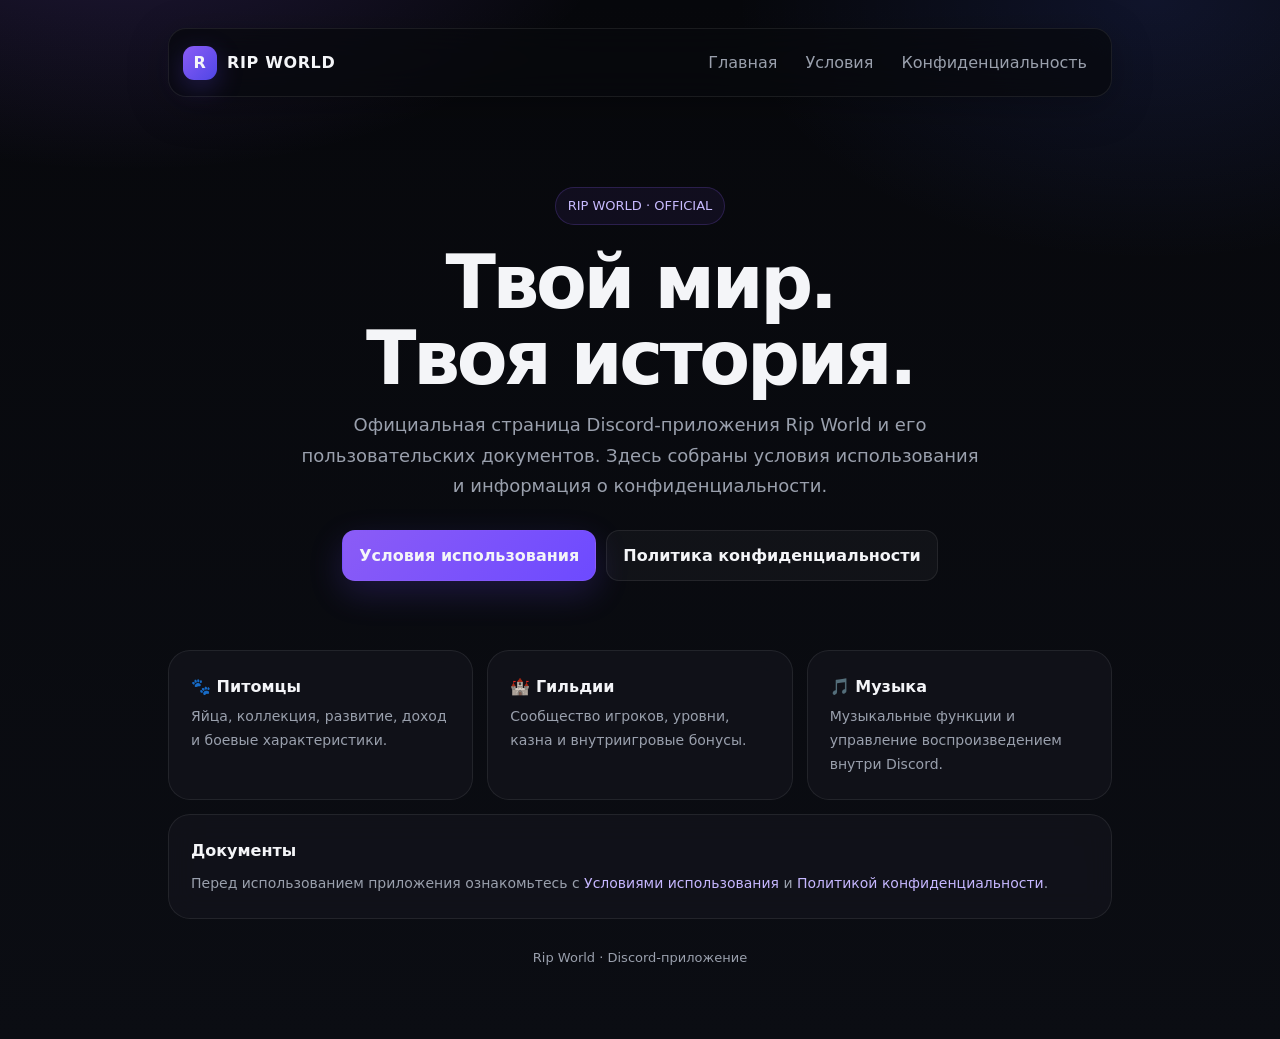
==== index.html @ 8b2f3cca "Add files via upload" ====
<!doctype html>
<html lang="ru">
<head>
<meta charset="utf-8">
<meta name="viewport" content="width=device-width,initial-scale=1">
<title>Главная - Rip World</title>
<meta name="description" content="Официальные документы проекта Rip World.">
<link rel="stylesheet" href="style.css">
</head>
<body>
<div class="wrap">

    <nav class="nav">
      <div class="brand"><div class="logo">R</div><span>RIP WORLD</span></div>
      <div class="navlinks">
        <a href="index.html">Главная</a>
        <a href="terms.html">Условия</a>
        <a href="privacy.html">Конфиденциальность</a>
      </div>
    </nav>
    

<section class="hero">
  <div class="kicker">RIP WORLD · OFFICIAL</div>
  <h1>Твой мир.<br>Твоя история.</h1>
  <p class="lead">
    Официальная страница Discord-приложения Rip World и его пользовательских документов.
    Здесь собраны условия использования и информация о конфиденциальности.
  </p>
  <div class="actions">
    <a class="btn primary" href="terms.html">Условия использования</a>
    <a class="btn" href="privacy.html">Политика конфиденциальности</a>
  </div>
</section>

<section class="grid">
  <article class="card"><h3>🐾 Питомцы</h3><p>Яйца, коллекция, развитие, доход и боевые характеристики.</p></article>
  <article class="card"><h3>🏰 Гильдии</h3><p>Сообщество игроков, уровни, казна и внутриигровые бонусы.</p></article>
  <article class="card"><h3>🎵 Музыка</h3><p>Музыкальные функции и управление воспроизведением внутри Discord.</p></article>
</section>

<section class="card" style="margin-top:14px">
  <h3>Документы</h3>
  <p style="margin-top:8px">
    Перед использованием приложения ознакомьтесь с
    <a href="terms.html">Условиями использования</a> и
    <a href="privacy.html">Политикой конфиденциальности</a>.
  </p>
</section>

<footer>Rip World · Discord-приложение</footer>
</div>
</body>
</html>
---- style.css ----
:root{
  --bg:#07080c;
  --bg2:#0b0d13;
  --panel:rgba(18,20,28,.78);
  --panel-2:rgba(23,26,35,.92);
  --text:#f4f5f8;
  --muted:#9aa0ad;
  --line:rgba(255,255,255,.08);
  --accent:#8b5cf6;
  --accent2:#6d4aff;
  --good:#56d364;
  --max:980px;
}
*{box-sizing:border-box}
html{scroll-behavior:smooth}
body{
  margin:0;
  min-height:100vh;
  color:var(--text);
  background:
    radial-gradient(900px 500px at 10% -10%, rgba(139,92,246,.20), transparent 55%),
    radial-gradient(800px 500px at 90% 0%, rgba(77,104,255,.13), transparent 52%),
    linear-gradient(180deg,var(--bg),var(--bg2));
  font-family:Inter,ui-sans-serif,system-ui,-apple-system,BlinkMacSystemFont,"Segoe UI",sans-serif;
  line-height:1.7;
}
a{color:#c6b7ff;text-decoration:none}
a:hover{text-decoration:underline}
.wrap{max-width:var(--max);margin:0 auto;padding:28px 18px 70px}
.nav{
  position:sticky;top:14px;z-index:10;
  display:flex;align-items:center;justify-content:space-between;
  padding:12px 14px;
  border:1px solid var(--line);
  background:rgba(8,9,13,.72);
  backdrop-filter:blur(16px);
  border-radius:18px;
  box-shadow:0 10px 40px rgba(0,0,0,.26);
}
.brand{display:flex;align-items:center;gap:10px;font-weight:700;letter-spacing:.04em}
.logo{
  width:34px;height:34px;border-radius:11px;
  display:grid;place-items:center;
  background:linear-gradient(135deg,var(--accent),#4f46e5);
  box-shadow:0 8px 26px rgba(109,74,255,.25);
}
.navlinks{display:flex;gap:8px}
.navlinks a{
  color:var(--muted);padding:8px 10px;border-radius:10px;
}
.navlinks a:hover{background:rgba(255,255,255,.05);text-decoration:none;color:var(--text)}
.hero{
  padding:90px 0 45px;
  text-align:center;
}
.kicker{
  display:inline-flex;gap:8px;align-items:center;
  padding:7px 12px;border:1px solid rgba(139,92,246,.22);
  background:rgba(139,92,246,.07);border-radius:999px;
  color:#c8bbff;font-size:13px;
}
h1{
  margin:20px 0 14px;
  font-size:clamp(42px,8vw,74px);
  line-height:1.02;
  letter-spacing:-.045em;
}
.lead{max-width:690px;margin:0 auto;color:var(--muted);font-size:18px}
.actions{display:flex;justify-content:center;gap:10px;flex-wrap:wrap;margin-top:28px}
.btn{
  display:inline-flex;align-items:center;justify-content:center;
  padding:11px 16px;border-radius:13px;border:1px solid var(--line);
  background:rgba(255,255,255,.035);color:var(--text);font-weight:650;
}
.btn.primary{
  border-color:rgba(139,92,246,.38);
  background:linear-gradient(135deg,var(--accent),var(--accent2));
  box-shadow:0 12px 34px rgba(109,74,255,.20);
}
.grid{display:grid;grid-template-columns:repeat(3,1fr);gap:14px;margin-top:24px}
.card{
  background:var(--panel);
  border:1px solid var(--line);
  border-radius:22px;padding:22px;
  backdrop-filter:blur(14px);
}
.card h3{margin:0 0 5px;font-size:16px}
.card p{margin:0;color:var(--muted);font-size:14px}
.page{padding-top:34px}
.page .card{padding:34px}
.page h1{font-size:44px;text-align:left}
.page h2{margin-top:34px;font-size:22px}
.page p,.page li{color:#d9dce4}
.meta{color:var(--muted);font-size:14px}
.hr{height:1px;background:var(--line);margin:28px 0}
.notice{
  border-left:3px solid var(--accent);
  padding:14px 16px;background:rgba(139,92,246,.06);
  color:#dcd5ff;border-radius:0 12px 12px 0;
}
footer{text-align:center;color:var(--muted);padding-top:28px;font-size:13px}
@media (max-width:760px){
  .grid{grid-template-columns:1fr}
  .navlinks{display:none}
  .hero{padding-top:68px}
  .page .card{padding:23px}
}
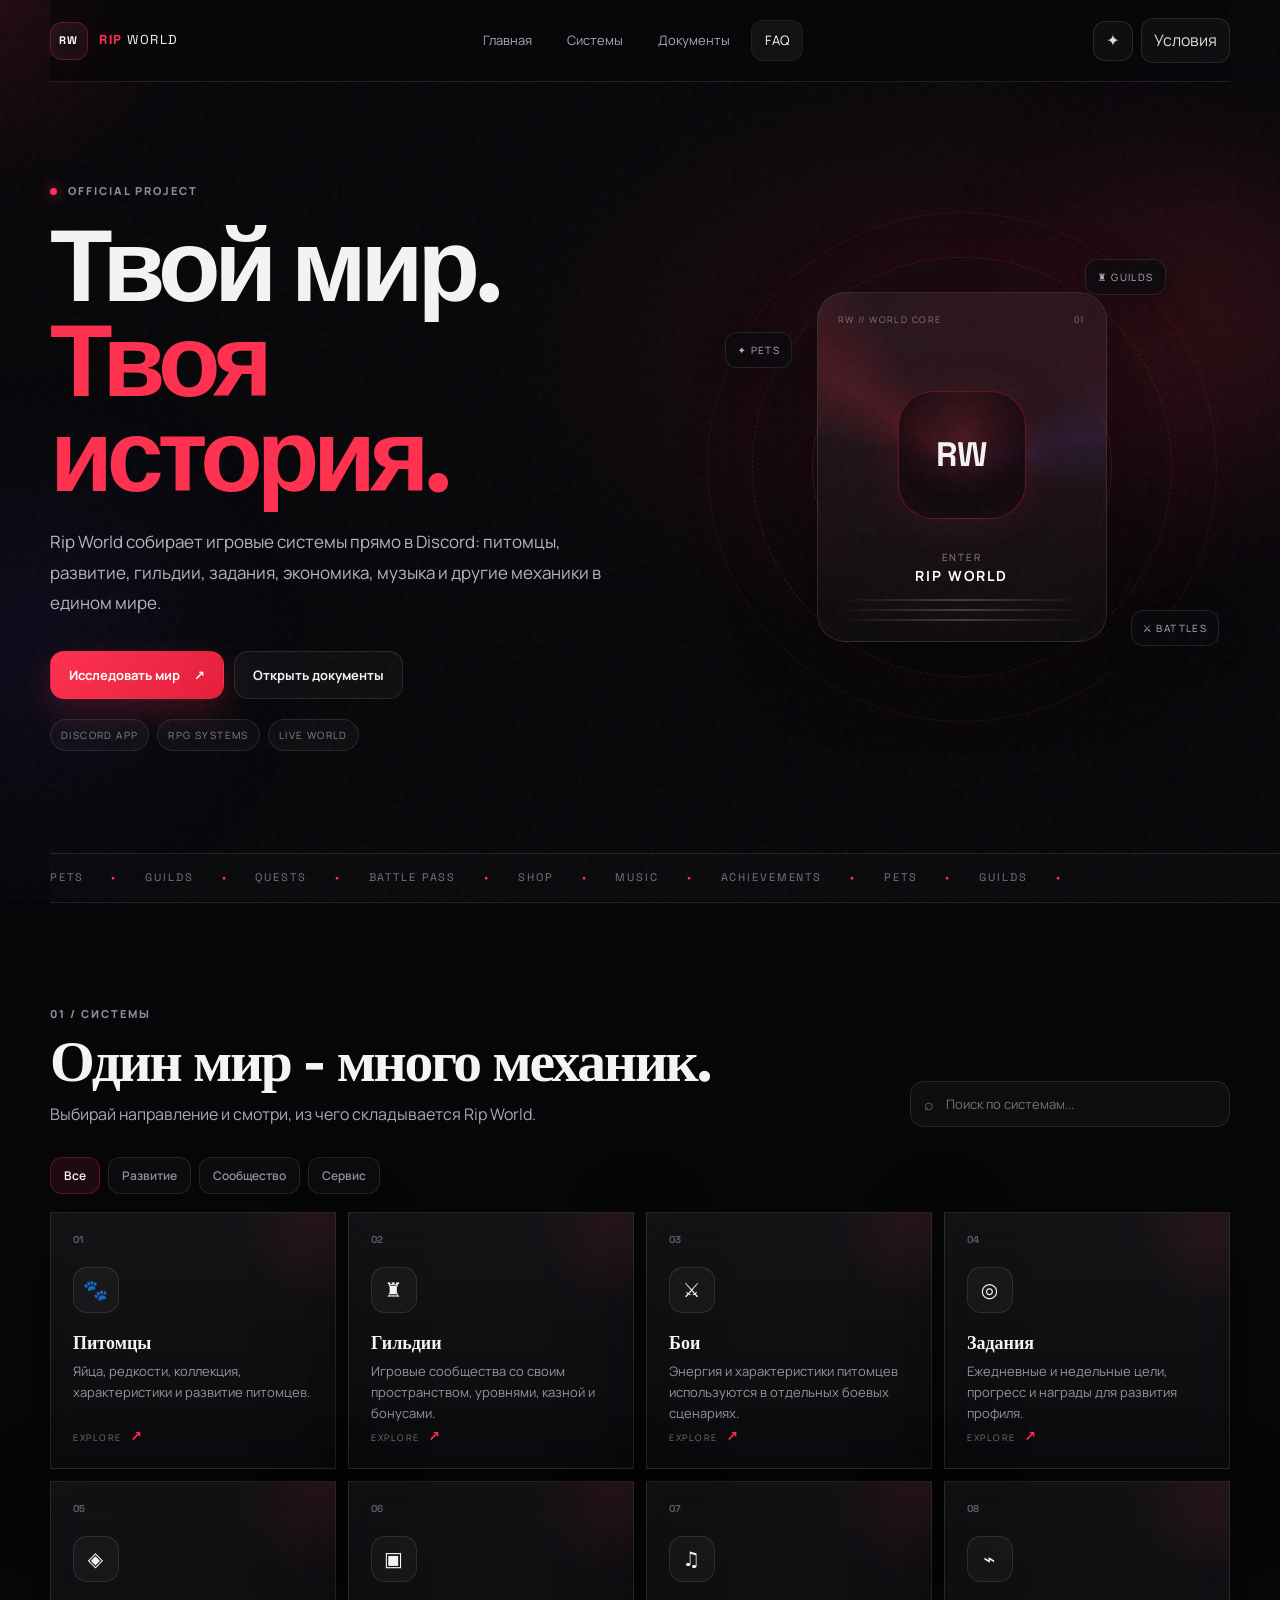
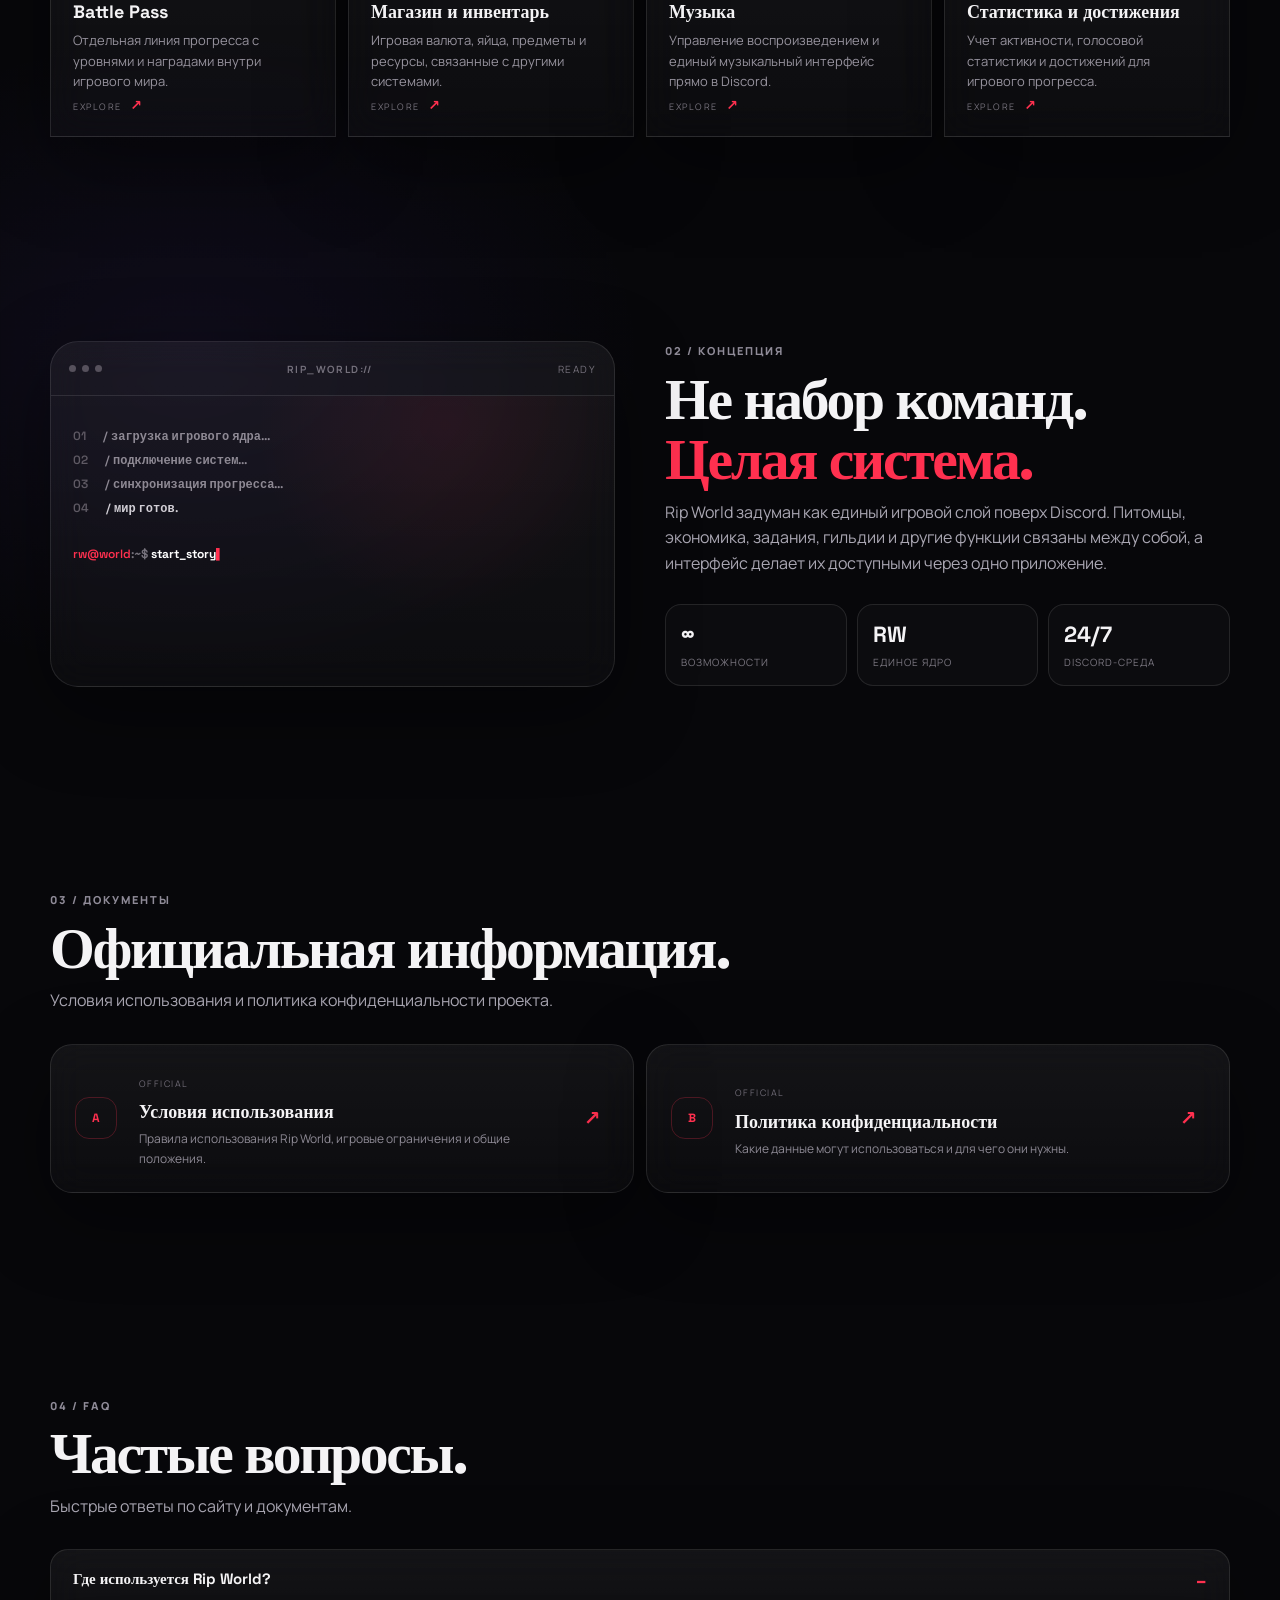
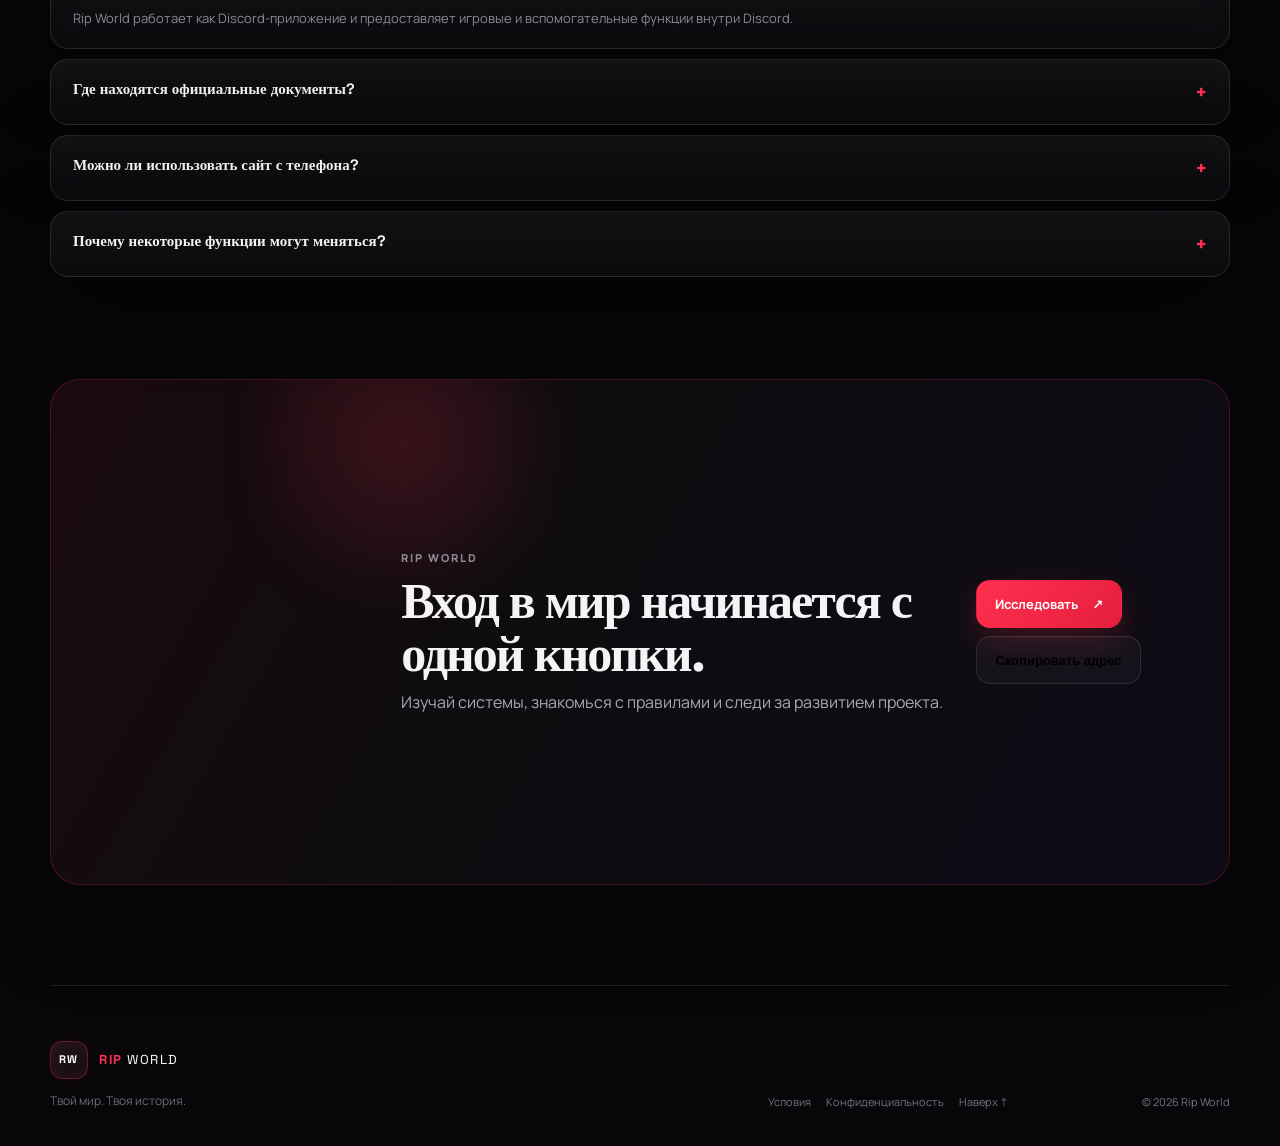
==== commit 2f3f535d: "Add files via upload" ====
--- a/index.html
+++ b/index.html
@@ -1,54 +1,188 @@
 <!doctype html>
 <html lang="ru">
 <head>
-<meta charset="utf-8">
-<meta name="viewport" content="width=device-width,initial-scale=1">
-<title>Главная - Rip World</title>
-<meta name="description" content="Официальные документы проекта Rip World.">
-<link rel="stylesheet" href="style.css">
+  <meta charset="utf-8">
+  <meta name="viewport" content="width=device-width,initial-scale=1">
+  <title>Rip World - официальный сайт</title>
+  <meta name="description" content="Официальный сайт Rip World - игровое Discord-приложение с питомцами, гильдиями, заданиями, экономикой и другими системами.">
+  <meta name="theme-color" content="#08080c">
+  <meta property="og:title" content="Rip World - официальный сайт">
+  <meta property="og:description" content="Твой мир. Твоя история.">
+  <link rel="preconnect" href="https://fonts.googleapis.com">
+  <link rel="preconnect" href="https://fonts.gstatic.com" crossorigin>
+  <link href="https://fonts.googleapis.com/css2?family=Manrope:wght@400;500;600;700;800&family=Space+Grotesk:wght@500;600;700&display=swap" rel="stylesheet">
+  <link rel="stylesheet" href="style.css">
 </head>
 <body>
-<div class="wrap">
+  <div class="cursor-glow" aria-hidden="true"></div>
+  <div class="noise" aria-hidden="true"></div>
+  <div class="bg-grid" aria-hidden="true"></div>
+  <div class="orb orb-a" aria-hidden="true"></div>
+  <div class="orb orb-b" aria-hidden="true"></div>
 
-    <nav class="nav">
-      <div class="brand"><div class="logo">R</div><span>RIP WORLD</span></div>
-      <div class="navlinks">
-        <a href="index.html">Главная</a>
-        <a href="terms.html">Условия</a>
-        <a href="privacy.html">Конфиденциальность</a>
+  <div class="site-shell">
+    <header class="topbar">
+      <a class="brand" href="index.html" aria-label="Rip World">
+        <span class="brand-mark">RW</span>
+        <span class="brand-name"><b>RIP</b> WORLD</span>
+      </a>
+      <nav class="nav" aria-label="Основная навигация">
+        <a class="active" href="#top">Главная</a>
+        <a href="#systems">Системы</a>
+        <a href="#docs">Документы</a>
+        <a href="#faq">FAQ</a>
+      </nav>
+      <div class="top-actions">
+        <button class="icon-btn" id="ambientToggle" type="button" title="Переключить визуальный режим" aria-label="Переключить визуальный режим">✦</button>
+        <a class="mini-btn" href="terms.html">Условия</a>
       </div>
-    </nav>
-    
+    </header>
 
-<section class="hero">
-  <div class="kicker">RIP WORLD · OFFICIAL</div>
-  <h1>Твой мир.<br>Твоя история.</h1>
-  <p class="lead">
-    Официальная страница Discord-приложения Rip World и его пользовательских документов.
-    Здесь собраны условия использования и информация о конфиденциальности.
-  </p>
-  <div class="actions">
-    <a class="btn primary" href="terms.html">Условия использования</a>
-    <a class="btn" href="privacy.html">Политика конфиденциальности</a>
+    <main id="top">
+      <section class="hero section reveal">
+        <div class="hero-copy">
+          <div class="eyebrow"><span class="status-dot"></span> OFFICIAL PROJECT</div>
+          <h1>Твой мир.<br><span>Твоя история.</span></h1>
+          <p class="hero-lead">Rip World собирает игровые системы прямо в Discord: питомцы, развитие, гильдии, задания, экономика, музыка и другие механики в едином мире.</p>
+          <div class="hero-actions">
+            <a class="btn btn-primary" href="#systems">Исследовать мир <span>↗</span></a>
+            <a class="btn" href="#docs">Открыть документы</a>
+          </div>
+          <div class="hero-pills">
+            <span>DISCORD APP</span><span>RPG SYSTEMS</span><span>LIVE WORLD</span>
+          </div>
+        </div>
+
+        <div class="hero-visual" aria-label="Визуальное ядро Rip World">
+          <div class="core-ring ring-1"></div>
+          <div class="core-ring ring-2"></div>
+          <div class="core-ring ring-3"></div>
+          <div class="core-card glass">
+            <div class="core-top"><span>RW // WORLD CORE</span><span>01</span></div>
+            <div class="core-logo">RW</div>
+            <div class="core-caption">ENTER<br><b>RIP WORLD</b></div>
+            <div class="core-lines"><i></i><i></i><i></i></div>
+          </div>
+          <div class="floating-tag tag-a">✦ PETS</div>
+          <div class="floating-tag tag-b">⚔ BATTLES</div>
+          <div class="floating-tag tag-c">♜ GUILDS</div>
+        </div>
+      </section>
+
+      <section class="ticker" aria-label="Системы проекта">
+        <div class="ticker-track">
+          <span>PETS</span><b>•</b><span>GUILDS</span><b>•</b><span>QUESTS</span><b>•</b><span>BATTLE PASS</span><b>•</b><span>SHOP</span><b>•</b><span>MUSIC</span><b>•</b><span>ACHIEVEMENTS</span><b>•</b><span>PETS</span><b>•</b><span>GUILDS</span><b>•</b>
+        </div>
+      </section>
+
+      <section id="systems" class="section reveal">
+        <div class="section-heading">
+          <div>
+            <div class="eyebrow">01 / СИСТЕМЫ</div>
+            <h2>Один мир - много механик.</h2>
+            <p>Выбирай направление и смотри, из чего складывается Rip World.</p>
+          </div>
+          <label class="search-box">
+            <span>⌕</span>
+            <input id="systemSearch" type="search" placeholder="Поиск по системам..." autocomplete="off">
+          </label>
+        </div>
+
+        <div class="tabs" role="tablist" aria-label="Категории систем">
+          <button class="tab active" data-tab="all" role="tab">Все</button>
+          <button class="tab" data-tab="progress" role="tab">Развитие</button>
+          <button class="tab" data-tab="social" role="tab">Сообщество</button>
+          <button class="tab" data-tab="utility" role="tab">Сервис</button>
+        </div>
+
+        <div class="system-grid" id="systemGrid">
+          <article class="system-card glass" data-cat="progress" data-search="питомцы яйца развитие коллекция">
+            <div class="system-index">01</div><div class="system-icon">🐾</div>
+            <h3>Питомцы</h3><p>Яйца, редкости, коллекция, характеристики и развитие питомцев.</p><span class="system-link">EXPLORE <b>↗</b></span>
+          </article>
+          <article class="system-card glass" data-cat="social" data-search="гильдии сообщества казна уровни">
+            <div class="system-index">02</div><div class="system-icon">♜</div>
+            <h3>Гильдии</h3><p>Игровые сообщества со своим пространством, уровнями, казной и бонусами.</p><span class="system-link">EXPLORE <b>↗</b></span>
+          </article>
+          <article class="system-card glass" data-cat="progress" data-search="бои бой энергия характеристики">
+            <div class="system-index">03</div><div class="system-icon">⚔</div>
+            <h3>Бои</h3><p>Энергия и характеристики питомцев используются в отдельных боевых сценариях.</p><span class="system-link">EXPLORE <b>↗</b></span>
+          </article>
+          <article class="system-card glass" data-cat="progress" data-search="задания ежедневные недельные награды прогресс">
+            <div class="system-index">04</div><div class="system-icon">◎</div>
+            <h3>Задания</h3><p>Ежедневные и недельные цели, прогресс и награды для развития профиля.</p><span class="system-link">EXPLORE <b>↗</b></span>
+          </article>
+          <article class="system-card glass" data-cat="progress" data-search="battle pass достижения уровни награды">
+            <div class="system-index">05</div><div class="system-icon">◈</div>
+            <h3>Battle Pass</h3><p>Отдельная линия прогресса с уровнями и наградами внутри игрового мира.</p><span class="system-link">EXPLORE <b>↗</b></span>
+          </article>
+          <article class="system-card glass" data-cat="utility" data-search="магазин инвентарь яйца предметы экономика">
+            <div class="system-index">06</div><div class="system-icon">▣</div>
+            <h3>Магазин и инвентарь</h3><p>Игровая валюта, яйца, предметы и ресурсы, связанные с другими системами.</p><span class="system-link">EXPLORE <b>↗</b></span>
+          </article>
+          <article class="system-card glass" data-cat="utility" data-search="музыка плеер голос статистика soundcloud">
+            <div class="system-index">07</div><div class="system-icon">♫</div>
+            <h3>Музыка</h3><p>Управление воспроизведением и единый музыкальный интерфейс прямо в Discord.</p><span class="system-link">EXPLORE <b>↗</b></span>
+          </article>
+          <article class="system-card glass" data-cat="social" data-search="голос статистика сообщения активность достижения">
+            <div class="system-index">08</div><div class="system-icon">⌁</div>
+            <h3>Статистика и достижения</h3><p>Учет активности, голосовой статистики и достижений для игрового прогресса.</p><span class="system-link">EXPLORE <b>↗</b></span>
+          </article>
+        </div>
+        <div class="empty-search" id="emptySearch" hidden>Ничего не найдено. Попробуй другое слово.</div>
+      </section>
+
+      <section class="section reveal feature-split">
+        <div class="glass terminal-card">
+          <div class="terminal-head"><span><i></i><i></i><i></i></span><b>RIP_WORLD://</b><span>READY</span></div>
+          <div class="terminal-body">
+            <p><em>01</em> / загрузка игрового ядра...</p>
+            <p><em>02</em> / подключение систем...</p>
+            <p><em>03</em> / синхронизация прогресса...</p>
+            <p class="terminal-ok"><em>04</em> / мир готов.</p>
+            <div class="terminal-prompt"><span>rw@world</span>:~$ <b>start_story</b><span class="blink">▌</span></div>
+          </div>
+        </div>
+        <div class="feature-copy">
+          <div class="eyebrow">02 / КОНЦЕПЦИЯ</div>
+          <h2>Не набор команд.<br><span>Целая система.</span></h2>
+          <p>Rip World задуман как единый игровой слой поверх Discord. Питомцы, экономика, задания, гильдии и другие функции связаны между собой, а интерфейс делает их доступными через одно приложение.</p>
+          <div class="mini-stats"><div><b>∞</b><span>возможности</span></div><div><b>RW</b><span>единое ядро</span></div><div><b>24/7</b><span>Discord-среда</span></div></div>
+        </div>
+      </section>
+
+      <section id="docs" class="section reveal docs-section">
+        <div class="section-heading"><div><div class="eyebrow">03 / ДОКУМЕНТЫ</div><h2>Официальная информация.</h2><p>Условия использования и политика конфиденциальности проекта.</p></div></div>
+        <div class="docs-grid">
+          <a class="doc-card glass" href="terms.html"><span class="doc-num">A</span><div><small>OFFICIAL</small><h3>Условия использования</h3><p>Правила использования Rip World, игровые ограничения и общие положения.</p></div><b class="doc-arrow">↗</b></a>
+          <a class="doc-card glass" href="privacy.html"><span class="doc-num">B</span><div><small>OFFICIAL</small><h3>Политика конфиденциальности</h3><p>Какие данные могут использоваться и для чего они нужны.</p></div><b class="doc-arrow">↗</b></a>
+        </div>
+      </section>
+
+      <section id="faq" class="section reveal faq-section">
+        <div class="section-heading"><div><div class="eyebrow">04 / FAQ</div><h2>Частые вопросы.</h2><p>Быстрые ответы по сайту и документам.</p></div></div>
+        <div class="faq-list">
+          <details class="glass" open><summary>Где используется Rip World?</summary><p>Rip World работает как Discord-приложение и предоставляет игровые и вспомогательные функции внутри Discord.</p></details>
+          <details class="glass"><summary>Где находятся официальные документы?</summary><p>На этом сайте опубликованы отдельные страницы с условиями использования и политикой конфиденциальности.</p></details>
+          <details class="glass"><summary>Можно ли использовать сайт с телефона?</summary><p>Да. Сайт адаптирован под мобильные экраны, а интерактивные элементы рассчитаны на мышь и сенсорное управление.</p></details>
+          <details class="glass"><summary>Почему некоторые функции могут меняться?</summary><p>Состав функций, игровые параметры и отдельные ограничения проекта могут обновляться по мере развития Rip World.</p></details>
+        </div>
+      </section>
+
+      <section class="cta section reveal">
+        <div class="cta-glow"></div>
+        <div><div class="eyebrow">RIP WORLD</div><h2>Вход в мир начинается с одной кнопки.</h2><p>Изучай системы, знакомься с правилами и следи за развитием проекта.</p></div>
+        <div class="cta-actions"><a class="btn btn-primary" href="#systems">Исследовать <span>↗</span></a><button class="btn" type="button" data-copy-page>Скопировать адрес</button></div>
+      </section>
+    </main>
+
+    <footer class="footer">
+      <div><a class="brand footer-brand" href="#top"><span class="brand-mark">RW</span><span class="brand-name"><b>RIP</b> WORLD</span></a><p>Твой мир. Твоя история.</p></div>
+      <div class="footer-links"><a href="terms.html">Условия</a><a href="privacy.html">Конфиденциальность</a><a href="#top">Наверх ↑</a></div>
+      <div class="footer-copy">© <span id="year"></span> Rip World</div>
+    </footer>
   </div>
-</section>
 
-<section class="grid">
-  <article class="card"><h3>🐾 Питомцы</h3><p>Яйца, коллекция, развитие, доход и боевые характеристики.</p></article>
-  <article class="card"><h3>🏰 Гильдии</h3><p>Сообщество игроков, уровни, казна и внутриигровые бонусы.</p></article>
-  <article class="card"><h3>🎵 Музыка</h3><p>Музыкальные функции и управление воспроизведением внутри Discord.</p></article>
-</section>
-
-<section class="card" style="margin-top:14px">
-  <h3>Документы</h3>
-  <p style="margin-top:8px">
-    Перед использованием приложения ознакомьтесь с
-    <a href="terms.html">Условиями использования</a> и
-    <a href="privacy.html">Политикой конфиденциальности</a>.
-  </p>
-</section>
-
-<footer>Rip World · Discord-приложение</footer>
-</div>
+  <script src="script.js"></script>
 </body>
-</html>+</html>
--- a/style.css
+++ b/style.css
@@ -1,108 +1,14 @@
+:root{
+  --bg:#07070a;--bg2:#0b0b10;--panel:rgba(17,17,24,.72);--panel-2:rgba(24,24,32,.82);
+  --text:#f4f3f5;--muted:#aaa7b3;--line:rgba(255,255,255,.10);--line-strong:rgba(255,255,255,.18);
+  --accent:#ff304f;--accent-2:#ff6c7f;--accent-soft:rgba(255,48,79,.16);--success:#7bf2b0;
+  --shadow:0 24px 80px rgba(0,0,0,.42);--radius:26px;--max:1180px;
+}
+*{box-sizing:border-box}html{scroll-behavior:smooth}body{margin:0;background:radial-gradient(800px 500px at 75% 8%,rgba(255,48,79,.10),transparent 60%),radial-gradient(700px 500px at 15% 45%,rgba(120,80,255,.07),transparent 65%),var(--bg);color:var(--text);font-family:Manrope,system-ui,sans-serif;line-height:1.6;overflow-x:hidden}.site-shell{width:min(calc(100% - 40px),var(--max));margin:0 auto}.bg-grid{position:fixed;inset:0;pointer-events:none;opacity:.35;background-image:linear-gradient(rgba(255,255,255,.03) 1px,transparent 1px),linear-gradient(90deg,rgba(255,255,255,.03) 1px,transparent 1px);background-size:56px 56px;mask-image:linear-gradient(to bottom,#000,transparent 82%);z-index:-4}.noise{position:fixed;inset:0;pointer-events:none;opacity:.045;background-image:url("data:image/svg+xml,%3Csvg viewBox='0 0 180 180' xmlns='http://www.w3.org/2000/svg'%3E%3Cfilter id='n'%3E%3CfeTurbulence type='fractalNoise' baseFrequency='.9' numOctaves='2' stitchTiles='stitch'/%3E%3C/filter%3E%3Crect width='100%25' height='100%25' filter='url(%23n)' opacity='.7'/%3E%3C/svg%3E");z-index:5}.cursor-glow{position:fixed;width:420px;height:420px;border-radius:50%;pointer-events:none;transform:translate(-50%,-50%);background:radial-gradient(circle,rgba(255,48,79,.11),transparent 68%);z-index:-2;filter:blur(8px);transition:left .12s ease-out,top .12s ease-out}.orb{position:fixed;border-radius:50%;filter:blur(90px);pointer-events:none;z-index:-3}.orb-a{width:260px;height:260px;right:-80px;top:20%;background:rgba(255,48,79,.13);animation:floatA 9s ease-in-out infinite}.orb-b{width:240px;height:240px;left:-90px;top:58%;background:rgba(104,75,255,.10);animation:floatB 12s ease-in-out infinite}@keyframes floatA{50%{transform:translate(-40px,40px)}}@keyframes floatB{50%{transform:translate(50px,-30px)}}
+a{color:inherit;text-decoration:none}.topbar{height:82px;display:flex;align-items:center;justify-content:space-between;border-bottom:1px solid var(--line);position:sticky;top:0;z-index:30;backdrop-filter:blur(18px);background:rgba(7,7,10,.72)}.brand{display:flex;align-items:center;gap:11px;font-family:"Space Grotesk",sans-serif;letter-spacing:.12em;font-size:13px}.brand-mark{display:grid;place-items:center;width:38px;height:38px;border:1px solid rgba(255,48,79,.35);border-radius:12px;background:linear-gradient(145deg,#191117,#0d0c11);box-shadow:inset 0 0 24px rgba(255,48,79,.12),0 0 28px rgba(255,48,79,.06);font-size:11px;font-weight:700;color:#fff}.brand-name b{color:var(--accent)}.nav{display:flex;gap:7px}.nav a{padding:10px 14px;border-radius:12px;color:var(--muted);font-size:13px;transition:.22s}.nav a:hover,.nav a.active{background:rgba(255,255,255,.045);color:#fff}.nav a.active{box-shadow:inset 0 0 0 1px rgba(255,255,255,.06)}.top-actions{display:flex;gap:8px;align-items:center}.icon-btn,.mini-btn,.small-btn{font:inherit;border:1px solid var(--line);background:rgba(255,255,255,.035);color:#ddd;padding:9px 12px;border-radius:12px;cursor:pointer;transition:.22s}.icon-btn{width:40px;height:40px;padding:0}.icon-btn:hover,.mini-btn:hover,.small-btn:hover{border-color:var(--line-strong);background:rgba(255,255,255,.07);transform:translateY(-1px)}.section{padding:102px 0}.hero{min-height:720px;display:grid;grid-template-columns:1.05fr .95fr;align-items:center;gap:50px;padding-top:100px}.eyebrow{font-size:11px;letter-spacing:.18em;color:#8f8b98;font-weight:800;text-transform:uppercase}.status-dot{display:inline-block;width:7px;height:7px;border-radius:50%;background:var(--accent);box-shadow:0 0 14px var(--accent);margin-right:7px}.hero h1{font-family:"Space Grotesk",sans-serif;font-size:clamp(58px,8vw,104px);line-height:.93;letter-spacing:-.06em;margin:18px 0 24px;max-width:800px}.hero h1 span,.feature-copy h2 span{color:var(--accent)}.hero-lead{max-width:650px;color:#b7b3bf;font-size:17px;line-height:1.8}.hero-actions{display:flex;gap:10px;flex-wrap:wrap;margin:32px 0 20px}.btn{display:inline-flex;align-items:center;justify-content:center;gap:14px;min-height:48px;padding:0 18px;border-radius:14px;border:1px solid var(--line);background:rgba(255,255,255,.035);font-weight:700;font-size:13px;transition:.25s}.btn:hover{transform:translateY(-2px);border-color:var(--line-strong);background:rgba(255,255,255,.07)}.btn-primary{background:linear-gradient(135deg,#ff304f,#e41e3b);border-color:transparent;color:#fff;box-shadow:0 12px 34px rgba(255,48,79,.22)}.btn-primary:hover{box-shadow:0 18px 42px rgba(255,48,79,.30)}.hero-pills{display:flex;gap:8px;flex-wrap:wrap}.hero-pills span{border:1px solid var(--line);background:rgba(255,255,255,.03);border-radius:99px;padding:7px 10px;font-size:10px;letter-spacing:.14em;color:#87838e}.hero-visual{height:560px;position:relative;display:grid;place-items:center}.core-ring{position:absolute;border:1px solid rgba(255,48,79,.24);border-radius:50%;box-shadow:0 0 80px rgba(255,48,79,.05)}.ring-1{width:300px;height:300px;animation:spin 22s linear infinite}.ring-2{width:420px;height:420px;border-style:dashed;animation:spin 30s linear reverse infinite}.ring-3{width:510px;height:510px;opacity:.45;animation:pulse 4s ease-in-out infinite}@keyframes spin{to{transform:rotate(360deg)}}@keyframes pulse{50%{transform:scale(1.03);opacity:.22}}.core-card{width:290px;height:350px;position:relative;display:flex;flex-direction:column;align-items:center;padding:20px;border-radius:28px;overflow:hidden;box-shadow:var(--shadow)}.glass{background:linear-gradient(180deg,rgba(255,255,255,.055),rgba(255,255,255,.025));border:1px solid var(--line);backdrop-filter:blur(18px);box-shadow:var(--shadow)}.core-card:before{content:"";position:absolute;inset:-30%;background:conic-gradient(from 180deg,transparent 0 28%,rgba(255,48,79,.16),transparent 42% 65%,rgba(110,80,255,.10),transparent 78%);animation:spin 12s linear infinite}.core-card>*{position:relative}.core-top{width:100%;display:flex;justify-content:space-between;color:#7f7b86;font-size:9px;letter-spacing:.16em}.core-logo{margin-top:64px;width:128px;height:128px;border-radius:35px;display:grid;place-items:center;font:800 34px/1 "Space Grotesk";border:1px solid rgba(255,48,79,.35);background:radial-gradient(circle at 50% 35%,rgba(255,48,79,.18),rgba(8,8,12,.88) 65%);box-shadow:inset 0 0 45px rgba(255,48,79,.10),0 0 50px rgba(255,48,79,.10)}.core-caption{margin-top:30px;text-align:center;color:#8c8893;font-size:10px;letter-spacing:.18em}.core-caption b{color:#fff;font-size:14px;letter-spacing:.13em}.core-lines{width:100%;display:grid;gap:8px;margin-top:auto}.core-lines i{height:2px;background:linear-gradient(90deg,transparent,rgba(255,255,255,.20),transparent)}.floating-tag{position:absolute;padding:9px 11px;border-radius:12px;border:1px solid var(--line);background:rgba(10,10,14,.76);box-shadow:0 10px 30px rgba(0,0,0,.3);font-size:10px;letter-spacing:.14em;color:#b6b2bd;animation:tagFloat 5s ease-in-out infinite}.tag-a{top:26%;left:6%}.tag-b{bottom:18%;right:2%;animation-delay:-2s}.tag-c{top:13%;right:12%;animation-delay:-4s}@keyframes tagFloat{50%{transform:translateY(-8px)}}.ticker{overflow:hidden;border-top:1px solid var(--line);border-bottom:1px solid var(--line);margin:0 -50vw;transform:translateX(50vw);background:rgba(255,255,255,.015)}.ticker-track{display:flex;width:max-content;gap:28px;padding:15px 0;animation:ticker 28s linear infinite;font-family:"Space Grotesk";font-size:11px;letter-spacing:.17em;color:#77737e}@keyframes ticker{to{transform:translateX(-50%)}}.ticker b{color:var(--accent);font-weight:500}.section-heading{display:flex;align-items:end;justify-content:space-between;gap:30px;margin-bottom:30px}.section-heading h2,.feature-copy h2,.cta h2{font-family:"Space Grotesk";font-size:clamp(33px,4.5vw,60px);line-height:1.05;letter-spacing:-.04em;margin:9px 0 10px}.section-heading p,.feature-copy p,.cta p{color:var(--muted);max-width:720px;margin:0}.search-box{width:min(320px,100%);height:46px;display:flex;align-items:center;gap:10px;padding:0 13px;border:1px solid var(--line);border-radius:14px;background:rgba(255,255,255,.03)}.search-box span{color:#77737e}.search-box input{border:0;outline:0;background:transparent;color:#fff;width:100%;font:inherit;font-size:13px}.tabs{display:flex;gap:8px;flex-wrap:wrap;margin-bottom:18px}.tab{border:1px solid var(--line);background:rgba(255,255,255,.028);color:#98949f;border-radius:12px;padding:9px 13px;font:600 12px Manrope;cursor:pointer;transition:.2s}.tab:hover,.tab.active{color:#fff;background:rgba(255,48,79,.10);border-color:rgba(255,48,79,.28)}.system-grid{display:grid;grid-template-columns:repeat(4,1fr);gap:12px}.system-card{padding:22px;min-height:238px;position:relative;overflow:hidden;transition:.28s}.system-card:before{content:"";position:absolute;width:120px;height:120px;right:-50px;top:-50px;border-radius:50%;background:rgba(255,48,79,.10);filter:blur(22px);opacity:.7}.system-card:hover{transform:translateY(-6px);border-color:rgba(255,255,255,.16);box-shadow:0 25px 70px rgba(0,0,0,.45),0 0 0 1px rgba(255,48,79,.05)}.system-index{font:700 10px/1 "Space Grotesk";color:#5e5a64}.system-icon{margin-top:22px;width:46px;height:46px;display:grid;place-items:center;border:1px solid rgba(255,255,255,.10);border-radius:14px;background:rgba(255,255,255,.03);font-size:20px}.system-card h3{font:700 18px "Space Grotesk";margin:18px 0 7px}.system-card p{font-size:13px;color:#97939e;margin:0 0 22px}.system-link{position:absolute;bottom:20px;left:22px;font-size:9px;letter-spacing:.17em;color:#77737d}.system-link b{color:var(--accent);font-size:14px;margin-left:5px}.empty-search{text-align:center;padding:40px;color:#77737d;border:1px dashed var(--line);border-radius:18px;margin-top:12px}.feature-split{display:grid;grid-template-columns:1fr 1fr;gap:50px;align-items:center}.terminal-card{overflow:hidden;border-radius:28px}.terminal-head{height:54px;display:flex;align-items:center;justify-content:space-between;padding:0 18px;border-bottom:1px solid var(--line);font-size:10px;letter-spacing:.14em;color:#75717c}.terminal-head>span:first-child{display:flex;gap:6px}.terminal-head i{width:7px;height:7px;background:#56515c;border-radius:50%}.terminal-body{padding:28px 22px 32px;font:600 12px/2 "Space Grotesk",monospace;color:#8e8994;min-height:290px;background:radial-gradient(circle at 70% 10%,rgba(255,48,79,.08),transparent 40%)}.terminal-body p{margin:0}.terminal-body em{font-style:normal;color:#5f5a64;padding-right:14px}.terminal-ok{color:#d1ced5!important}.terminal-prompt{margin-top:22px;color:#77737d}.terminal-prompt span:first-child{color:var(--accent)}.terminal-prompt b{color:#fff}.blink{animation:blink 1s steps(1) infinite;color:var(--accent)}@keyframes blink{50%{opacity:0}}.mini-stats{display:grid;grid-template-columns:repeat(3,1fr);gap:10px;margin-top:28px}.mini-stats div{padding:15px;border:1px solid var(--line);border-radius:16px;background:rgba(255,255,255,.025)}.mini-stats b{font:700 22px "Space Grotesk"}.mini-stats span{display:block;margin-top:4px;color:#7c7882;font-size:10px;text-transform:uppercase;letter-spacing:.1em}.docs-grid{display:grid;grid-template-columns:1fr 1fr;gap:12px}.doc-card{padding:24px;display:grid;grid-template-columns:46px 1fr 25px;gap:18px;align-items:center;border-radius:22px;transition:.25s}.doc-card:hover{transform:translateY(-4px);border-color:rgba(255,255,255,.16)}.doc-num{width:42px;height:42px;display:grid;place-items:center;border:1px solid rgba(255,48,79,.25);border-radius:14px;color:var(--accent);font:700 12px "Space Grotesk"}.doc-card small{font-size:9px;color:#6f6b76;letter-spacing:.16em}.doc-card h3{font:700 18px "Space Grotesk";margin:6px 0}.doc-card p{margin:0;color:#8f8b96;font-size:12px}.doc-arrow{color:var(--accent);font-size:20px}.faq-list{display:grid;gap:10px}.faq-list details{padding:19px 22px;border-radius:18px}.faq-list summary{cursor:pointer;list-style:none;font:700 15px "Space Grotesk";display:flex;justify-content:space-between;gap:20px}.faq-list summary::-webkit-details-marker{display:none}.faq-list summary:after{content:'+';color:var(--accent);font-size:20px}.faq-list details[open] summary:after{content:'−'}.faq-list p{color:#8f8b96;margin:13px 0 0;max-width:880px;font-size:13px}.cta{position:relative;overflow:hidden;display:flex;align-items:center;justify-content:space-between;gap:30px;padding:42px;border-radius:30px;border:1px solid rgba(255,48,79,.22);background:linear-gradient(120deg,rgba(255,48,79,.08),rgba(255,255,255,.028) 45%,rgba(90,70,180,.07));box-shadow:0 30px 90px rgba(0,0,0,.38)}.cta-glow{position:absolute;width:420px;height:420px;right:-170px;top:-190px;background:radial-gradient(circle,rgba(255,48,79,.19),transparent 68%);filter:blur(25px);pointer-events:none}.cta>*{position:relative}.cta h2{font-size:clamp(30px,4vw,50px);margin-bottom:10px}.cta-actions{display:flex;gap:8px;flex-wrap:wrap}.footer{padding:55px 0 36px;display:grid;grid-template-columns:1.3fr 1fr auto;align-items:end;gap:30px;border-top:1px solid var(--line);margin-top:100px;color:#77737e}.footer-brand{color:#fff}.footer p{margin:12px 0 0;font-size:12px;color:#6f6a75}.footer-links{display:flex;gap:15px;justify-content:center;flex-wrap:wrap;font-size:11px}.footer-links a:hover{color:#fff}.footer-copy{font-size:11px;text-align:right}.reveal{opacity:0;transform:translateY(18px);transition:opacity .65s ease,transform .65s ease}.reveal.in{opacity:1;transform:none}.calm .core-ring,.calm .orb,.calm .floating-tag,.calm .ticker-track,.calm .cursor-glow{animation:none!important}.calm .cursor-glow{opacity:0}.hidden-filter{display:none!important}
+@media (max-width:1000px){.nav{display:none}.hero{grid-template-columns:1fr}.hero-visual{order:-1;height:480px}.system-grid{grid-template-columns:repeat(2,1fr)}.feature-split{grid-template-columns:1fr}.docs-grid{grid-template-columns:1fr}.footer{grid-template-columns:1fr 1fr}.footer-copy{text-align:left}.section-heading{align-items:start;flex-direction:column}.search-box{width:100%}}
+@media (max-width:640px){.site-shell{width:min(calc(100% - 22px),var(--max))}.topbar{height:70px}.mini-btn{display:none}.hero{min-height:auto;padding-top:70px;gap:14px}.hero h1{font-size:56px}.hero-lead{font-size:14px}.hero-visual{height:390px}.ring-1{width:220px;height:220px}.ring-2{width:300px;height:300px}.ring-3{width:350px;height:350px}.core-card{width:240px;height:300px}.core-logo{width:100px;height:100px;margin-top:45px}.tag-a{left:0}.tag-c{right:0}.ticker{margin:0 -11px;transform:none}.section{padding:72px 0}.system-grid{grid-template-columns:1fr}.mini-stats{grid-template-columns:1fr}.cta{padding:28px;align-items:flex-start;flex-direction:column}.footer{grid-template-columns:1fr;margin-top:70px}.footer-links{justify-content:flex-start}.footer-copy{text-align:left}.navlinks{display:none}}
+@media (prefers-reduced-motion:reduce){html{scroll-behavior:auto}.reveal{transition:none}.orb,.core-ring,.floating-tag,.ticker-track,.blink{animation:none!important}.cursor-glow{display:none}}
 
-:root{
-  --bg:#07080c;
-  --bg2:#0b0d13;
-  --panel:rgba(18,20,28,.78);
-  --panel-2:rgba(23,26,35,.92);
-  --text:#f4f5f8;
-  --muted:#9aa0ad;
-  --line:rgba(255,255,255,.08);
-  --accent:#8b5cf6;
-  --accent2:#6d4aff;
-  --good:#56d364;
-  --max:980px;
-}
-*{box-sizing:border-box}
-html{scroll-behavior:smooth}
-body{
-  margin:0;
-  min-height:100vh;
-  color:var(--text);
-  background:
-    radial-gradient(900px 500px at 10% -10%, rgba(139,92,246,.20), transparent 55%),
-    radial-gradient(800px 500px at 90% 0%, rgba(77,104,255,.13), transparent 52%),
-    linear-gradient(180deg,var(--bg),var(--bg2));
-  font-family:Inter,ui-sans-serif,system-ui,-apple-system,BlinkMacSystemFont,"Segoe UI",sans-serif;
-  line-height:1.7;
-}
-a{color:#c6b7ff;text-decoration:none}
-a:hover{text-decoration:underline}
-.wrap{max-width:var(--max);margin:0 auto;padding:28px 18px 70px}
-.nav{
-  position:sticky;top:14px;z-index:10;
-  display:flex;align-items:center;justify-content:space-between;
-  padding:12px 14px;
-  border:1px solid var(--line);
-  background:rgba(8,9,13,.72);
-  backdrop-filter:blur(16px);
-  border-radius:18px;
-  box-shadow:0 10px 40px rgba(0,0,0,.26);
-}
-.brand{display:flex;align-items:center;gap:10px;font-weight:700;letter-spacing:.04em}
-.logo{
-  width:34px;height:34px;border-radius:11px;
-  display:grid;place-items:center;
-  background:linear-gradient(135deg,var(--accent),#4f46e5);
-  box-shadow:0 8px 26px rgba(109,74,255,.25);
-}
-.navlinks{display:flex;gap:8px}
-.navlinks a{
-  color:var(--muted);padding:8px 10px;border-radius:10px;
-}
-.navlinks a:hover{background:rgba(255,255,255,.05);text-decoration:none;color:var(--text)}
-.hero{
-  padding:90px 0 45px;
-  text-align:center;
-}
-.kicker{
-  display:inline-flex;gap:8px;align-items:center;
-  padding:7px 12px;border:1px solid rgba(139,92,246,.22);
-  background:rgba(139,92,246,.07);border-radius:999px;
-  color:#c8bbff;font-size:13px;
-}
-h1{
-  margin:20px 0 14px;
-  font-size:clamp(42px,8vw,74px);
-  line-height:1.02;
-  letter-spacing:-.045em;
-}
-.lead{max-width:690px;margin:0 auto;color:var(--muted);font-size:18px}
-.actions{display:flex;justify-content:center;gap:10px;flex-wrap:wrap;margin-top:28px}
-.btn{
-  display:inline-flex;align-items:center;justify-content:center;
-  padding:11px 16px;border-radius:13px;border:1px solid var(--line);
-  background:rgba(255,255,255,.035);color:var(--text);font-weight:650;
-}
-.btn.primary{
-  border-color:rgba(139,92,246,.38);
-  background:linear-gradient(135deg,var(--accent),var(--accent2));
-  box-shadow:0 12px 34px rgba(109,74,255,.20);
-}
-.grid{display:grid;grid-template-columns:repeat(3,1fr);gap:14px;margin-top:24px}
-.card{
-  background:var(--panel);
-  border:1px solid var(--line);
-  border-radius:22px;padding:22px;
-  backdrop-filter:blur(14px);
-}
-.card h3{margin:0 0 5px;font-size:16px}
-.card p{margin:0;color:var(--muted);font-size:14px}
-.page{padding-top:34px}
-.page .card{padding:34px}
-.page h1{font-size:44px;text-align:left}
-.page h2{margin-top:34px;font-size:22px}
-.page p,.page li{color:#d9dce4}
-.meta{color:var(--muted);font-size:14px}
-.hr{height:1px;background:var(--line);margin:28px 0}
-.notice{
-  border-left:3px solid var(--accent);
-  padding:14px 16px;background:rgba(139,92,246,.06);
-  color:#dcd5ff;border-radius:0 12px 12px 0;
-}
-footer{text-align:center;color:var(--muted);padding-top:28px;font-size:13px}
-@media (max-width:760px){
-  .grid{grid-template-columns:1fr}
-  .navlinks{display:none}
-  .hero{padding-top:68px}
-  .page .card{padding:23px}
-}
+/* Legal pages */
+.doc-wrap{padding:70px 0}.reading-progress{position:fixed;left:0;top:0;height:2px;width:0;background:linear-gradient(90deg,var(--accent),#ff7a8b);box-shadow:0 0 14px rgba(255,48,79,.6);z-index:100}.doc-layout{display:grid;grid-template-columns:240px minmax(0,1fr);gap:18px;align-items:start}.toc{position:sticky;top:104px;padding:20px;border-radius:22px}.toc-items{display:grid;gap:5px;margin-top:14px}.toc-items a{font-size:11px;color:#77737e;padding:8px 9px;border-radius:9px;transition:.2s}.toc-items a:hover{background:rgba(255,255,255,.04);color:#fff}.doc-article{padding:46px 52px;border-radius:28px;min-width:0}.doc-article h1{font:700 clamp(42px,6vw,76px) "Space Grotesk";line-height:1;letter-spacing:-.05em;margin:13px 0 12px}.doc-meta{color:#6e6a75;font-size:11px;letter-spacing:.05em}.doc-actions{display:flex;gap:8px;flex-wrap:wrap;margin-top:25px}.doc-article hr{border:0;border-top:1px solid var(--line);margin:34px 0}.doc-article h2{font:700 23px "Space Grotesk";margin:35px 0 10px;letter-spacing:-.02em}.doc-article p,.doc-article li{color:#aaa6b1;font-size:14px}.doc-article ul{padding-left:22px}.doc-article li{margin:7px 0}.doc-article a{color:#ff6678}.notice{padding:16px 18px;border-radius:16px;background:rgba(255,48,79,.06);border:1px solid rgba(255,48,79,.14);color:#aaa6b1;font-size:12px}@media(max-width:850px){.doc-layout{grid-template-columns:1fr}.toc{position:static}.toc-items{grid-template-columns:1fr 1fr}.doc-article{padding:30px 24px}}@media(max-width:520px){.toc-items{grid-template-columns:1fr}.doc-article h1{font-size:45px}.doc-wrap{padding:45px 0}}
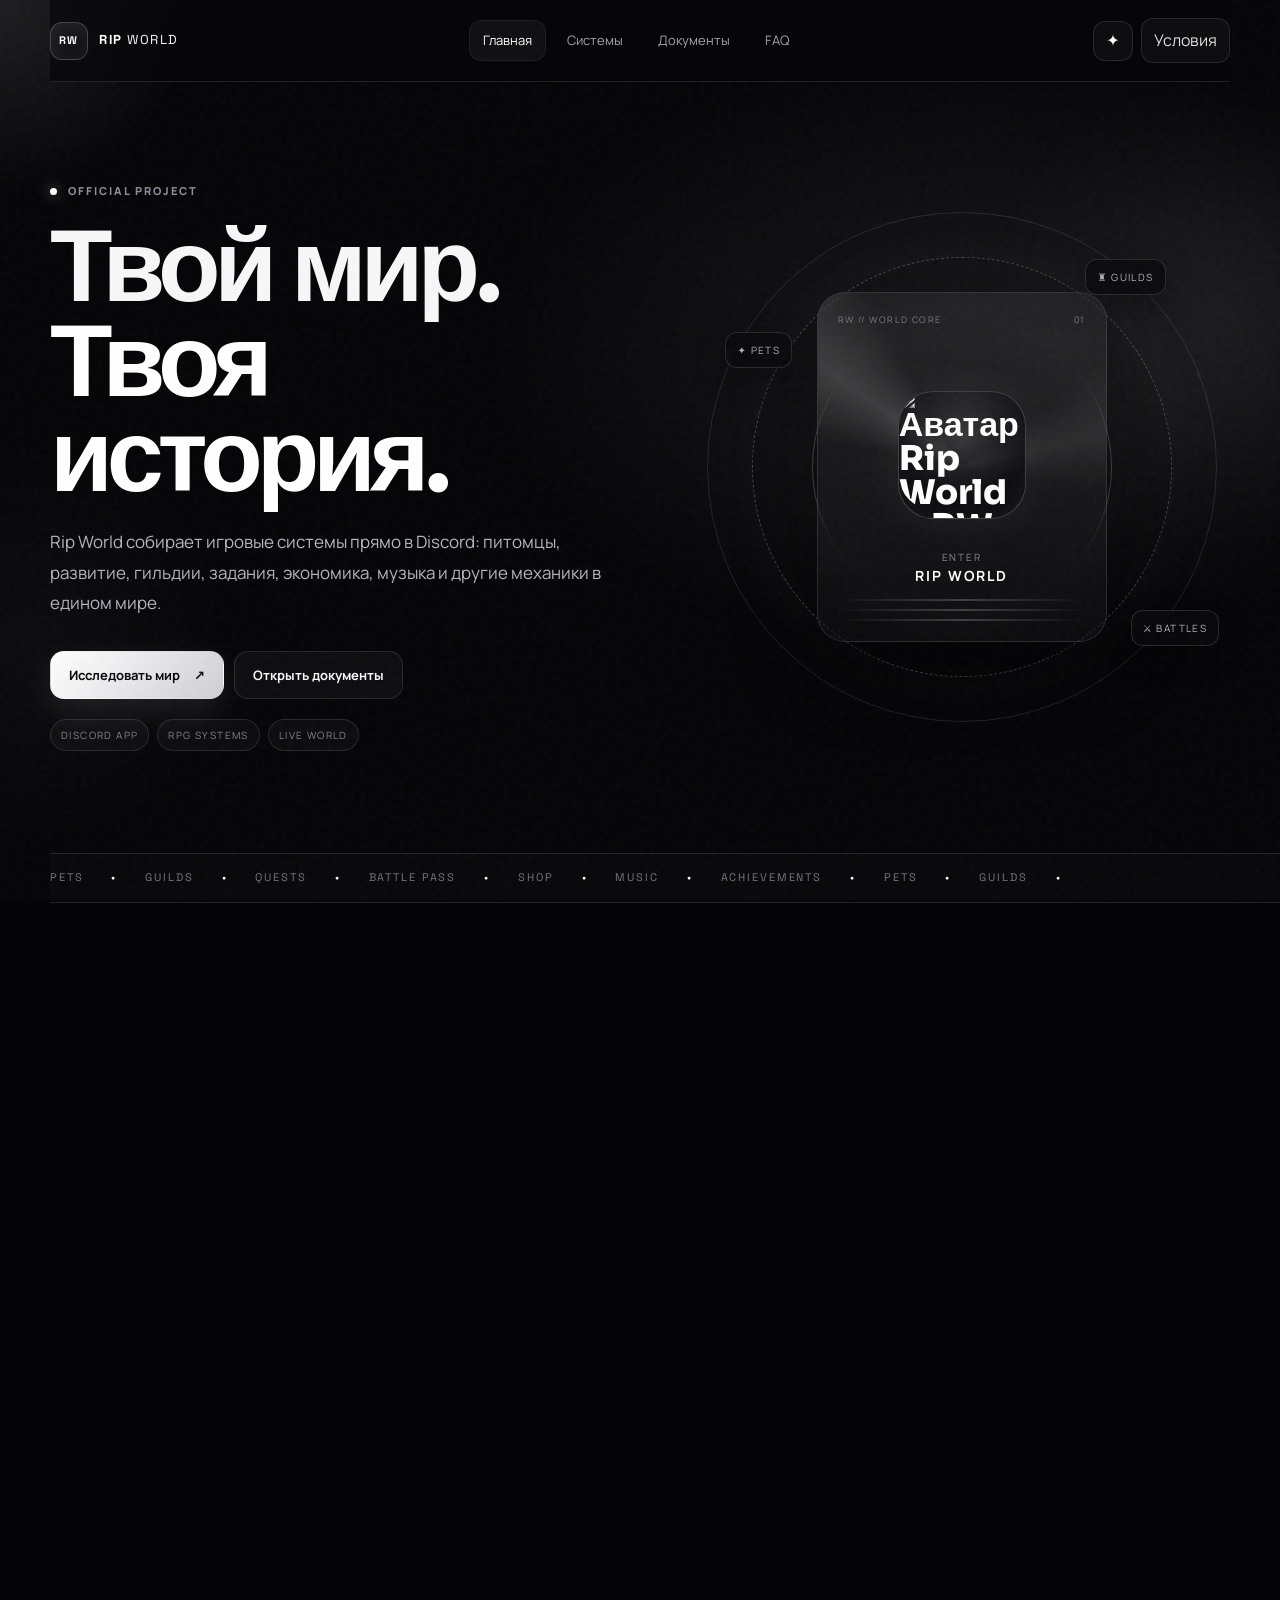
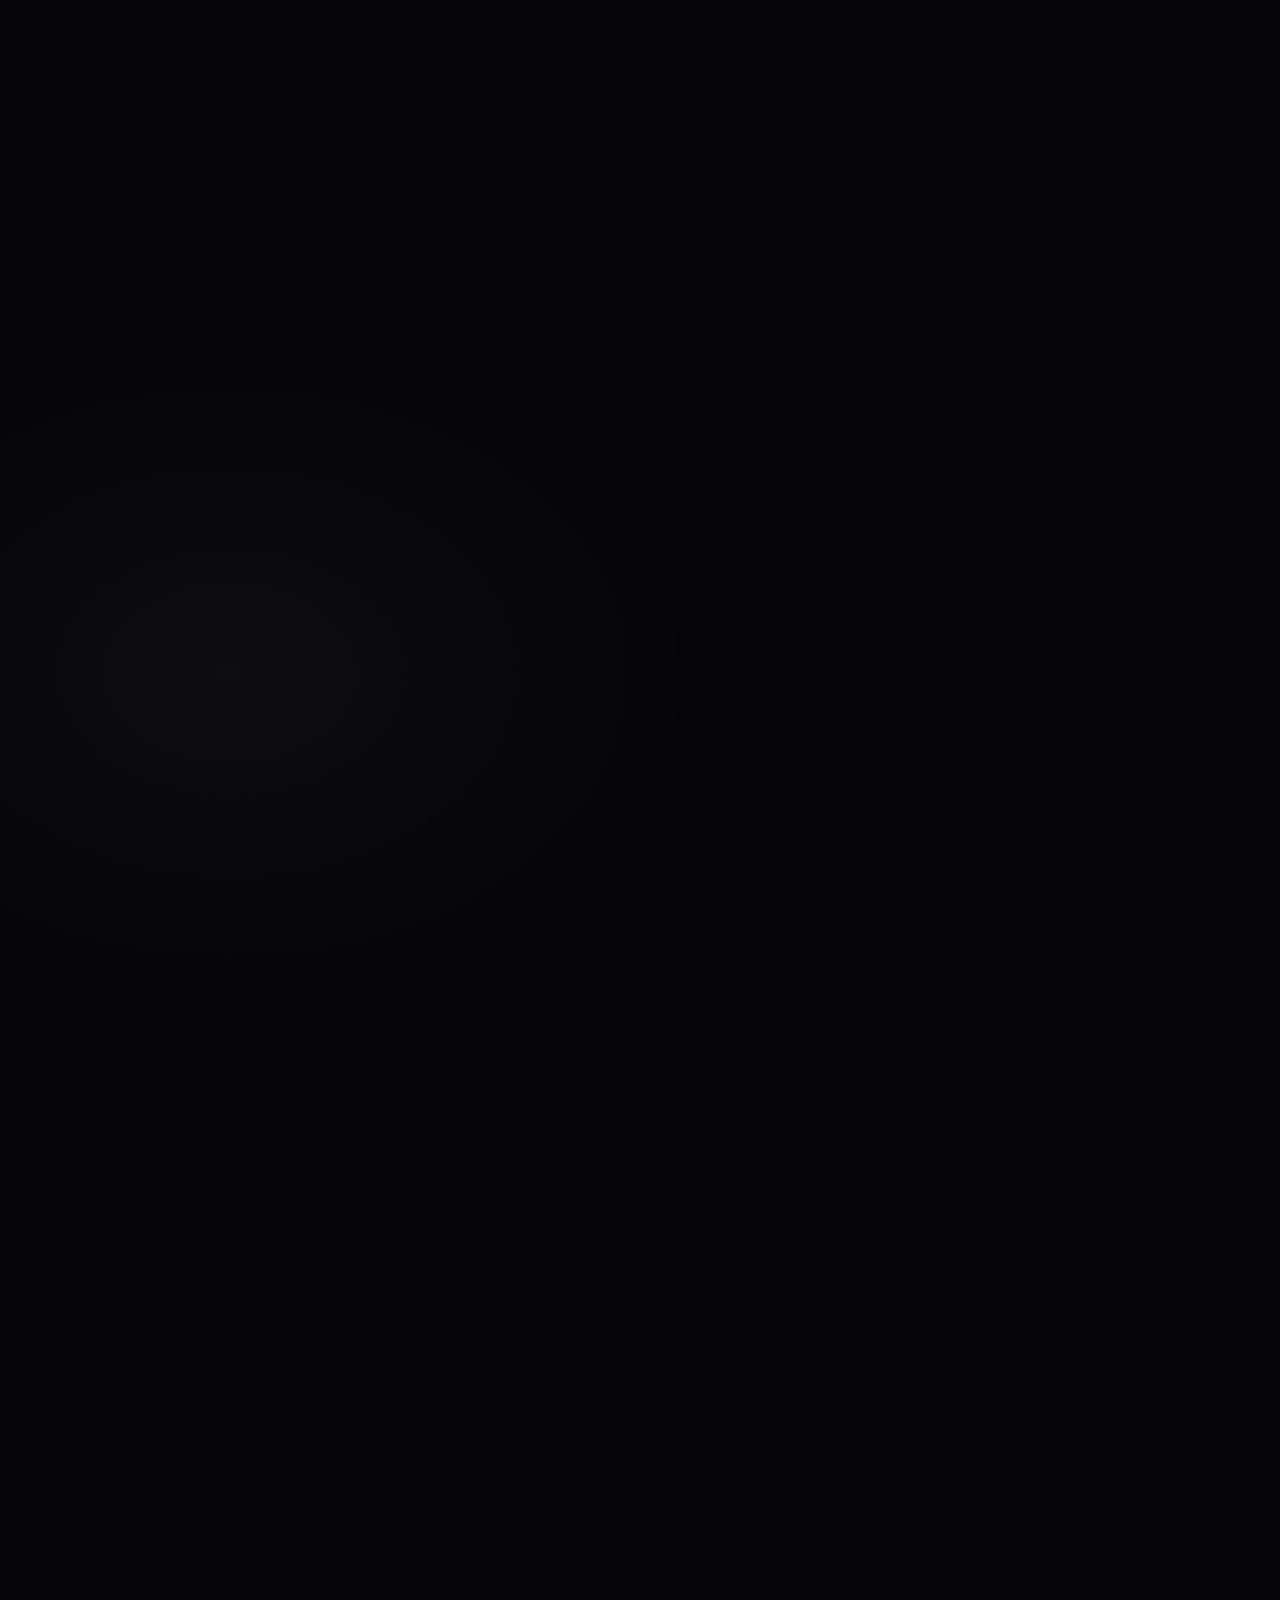
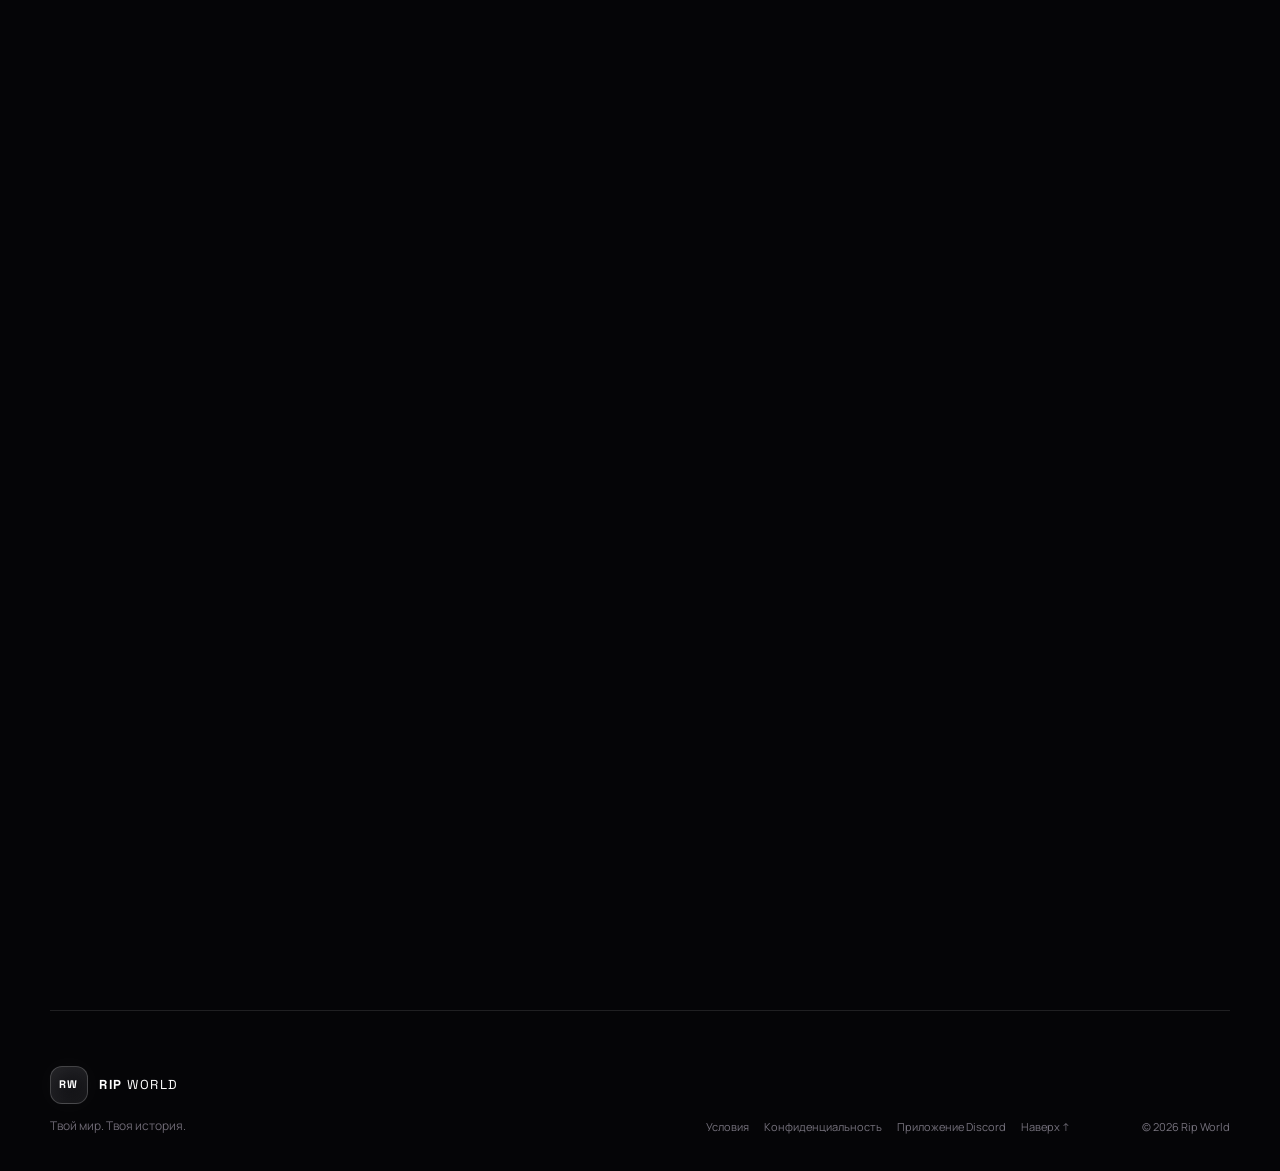
==== commit 0e466368: "Add files via upload" ====
--- a/index.html
+++ b/index.html
@@ -10,7 +10,7 @@
   <meta property="og:description" content="Твой мир. Твоя история.">
   <link rel="preconnect" href="https://fonts.googleapis.com">
   <link rel="preconnect" href="https://fonts.gstatic.com" crossorigin>
-  <link href="https://fonts.googleapis.com/css2?family=Manrope:wght@400;500;600;700;800&family=Space+Grotesk:wght@500;600;700&display=swap" rel="stylesheet">
+  <link href="https://fonts.googleapis.com/css2?family=Manrope:wght@400;500;600;700;800&family=Sora:wght@500;600;700;800&family=Space+Grotesk:wght@500;600;700&display=swap" rel="stylesheet">
   <link rel="stylesheet" href="style.css">
 </head>
 <body>
@@ -33,7 +33,7 @@
         <a href="#faq">FAQ</a>
       </nav>
       <div class="top-actions">
-        <button class="icon-btn" id="ambientToggle" type="button" title="Переключить визуальный режим" aria-label="Переключить визуальный режим">✦</button>
+        <a class="icon-btn" id="applicationLink" href="https://discord.com/developers/applications/1348290855475220543/information" target="_blank" rel="noopener noreferrer" title="Открыть приложение Rip World в Discord" aria-label="Открыть приложение Rip World в Discord">✦</a>
         <a class="mini-btn" href="terms.html">Условия</a>
       </div>
     </header>
@@ -59,7 +59,7 @@
           <div class="core-ring ring-3"></div>
           <div class="core-card glass">
             <div class="core-top"><span>RW // WORLD CORE</span><span>01</span></div>
-            <div class="core-logo">RW</div>
+            <div class="core-logo project-avatar-wrap"><img class="project-avatar" src="avatar.png" alt="Аватар Rip World" onerror="this.hidden=true;this.nextElementSibling.hidden=false"><span class="avatar-fallback">RW</span></div>
             <div class="core-caption">ENTER<br><b>RIP WORLD</b></div>
             <div class="core-lines"><i></i><i></i><i></i></div>
           </div>
@@ -156,6 +156,7 @@
         <div class="docs-grid">
           <a class="doc-card glass" href="terms.html"><span class="doc-num">A</span><div><small>OFFICIAL</small><h3>Условия использования</h3><p>Правила использования Rip World, игровые ограничения и общие положения.</p></div><b class="doc-arrow">↗</b></a>
           <a class="doc-card glass" href="privacy.html"><span class="doc-num">B</span><div><small>OFFICIAL</small><h3>Политика конфиденциальности</h3><p>Какие данные могут использоваться и для чего они нужны.</p></div><b class="doc-arrow">↗</b></a>
+          <a class="doc-card glass" href="https://discord.com/developers/applications/1348290855475220543/information" target="_blank" rel="noopener noreferrer"><span class="doc-num">C</span><div><small>DISCORD APP</small><h3>Приложение Rip World</h3><p>Открыть страницу приложения Discord, где размещаются официальные ссылки проекта.</p></div><b class="doc-arrow">↗</b></a>
         </div>
       </section>
 
@@ -178,7 +179,7 @@
 
     <footer class="footer">
       <div><a class="brand footer-brand" href="#top"><span class="brand-mark">RW</span><span class="brand-name"><b>RIP</b> WORLD</span></a><p>Твой мир. Твоя история.</p></div>
-      <div class="footer-links"><a href="terms.html">Условия</a><a href="privacy.html">Конфиденциальность</a><a href="#top">Наверх ↑</a></div>
+      <div class="footer-links"><a href="terms.html">Условия</a><a href="privacy.html">Конфиденциальность</a><a href="https://discord.com/developers/applications/1348290855475220543/information" target="_blank" rel="noopener noreferrer">Приложение Discord</a><a href="#top">Наверх ↑</a></div>
       <div class="footer-copy">© <span id="year"></span> Rip World</div>
     </footer>
   </div>
--- a/style.css
+++ b/style.css
@@ -12,3 +12,45 @@
 
 /* Legal pages */
 .doc-wrap{padding:70px 0}.reading-progress{position:fixed;left:0;top:0;height:2px;width:0;background:linear-gradient(90deg,var(--accent),#ff7a8b);box-shadow:0 0 14px rgba(255,48,79,.6);z-index:100}.doc-layout{display:grid;grid-template-columns:240px minmax(0,1fr);gap:18px;align-items:start}.toc{position:sticky;top:104px;padding:20px;border-radius:22px}.toc-items{display:grid;gap:5px;margin-top:14px}.toc-items a{font-size:11px;color:#77737e;padding:8px 9px;border-radius:9px;transition:.2s}.toc-items a:hover{background:rgba(255,255,255,.04);color:#fff}.doc-article{padding:46px 52px;border-radius:28px;min-width:0}.doc-article h1{font:700 clamp(42px,6vw,76px) "Space Grotesk";line-height:1;letter-spacing:-.05em;margin:13px 0 12px}.doc-meta{color:#6e6a75;font-size:11px;letter-spacing:.05em}.doc-actions{display:flex;gap:8px;flex-wrap:wrap;margin-top:25px}.doc-article hr{border:0;border-top:1px solid var(--line);margin:34px 0}.doc-article h2{font:700 23px "Space Grotesk";margin:35px 0 10px;letter-spacing:-.02em}.doc-article p,.doc-article li{color:#aaa6b1;font-size:14px}.doc-article ul{padding-left:22px}.doc-article li{margin:7px 0}.doc-article a{color:#ff6678}.notice{padding:16px 18px;border-radius:16px;background:rgba(255,48,79,.06);border:1px solid rgba(255,48,79,.14);color:#aaa6b1;font-size:12px}@media(max-width:850px){.doc-layout{grid-template-columns:1fr}.toc{position:static}.toc-items{grid-template-columns:1fr 1fr}.doc-article{padding:30px 24px}}@media(max-width:520px){.toc-items{grid-template-columns:1fr}.doc-article h1{font-size:45px}.doc-wrap{padding:45px 0}}
+
+
+/* Rip World monochrome edition */
+:root{
+  --bg:#050507;--bg2:#0a0a0d;--panel:rgba(16,16,19,.75);--panel-2:rgba(23,23,27,.85);
+  --text:#f7f7f8;--muted:#a4a4aa;--line:rgba(255,255,255,.11);--line-strong:rgba(255,255,255,.24);
+  --accent:#ffffff;--accent-2:#d9d9dd;--accent-soft:rgba(255,255,255,.12);--success:#ffffff;
+}
+body{background:radial-gradient(780px 480px at 76% 8%,rgba(255,255,255,.075),transparent 63%),radial-gradient(700px 500px at 18% 52%,rgba(255,255,255,.035),transparent 68%),var(--bg)}
+.bg-grid{opacity:.24;background-image:linear-gradient(rgba(255,255,255,.045) 1px,transparent 1px),linear-gradient(90deg,rgba(255,255,255,.045) 1px,transparent 1px)}
+.cursor-glow{background:radial-gradient(circle,rgba(255,255,255,.10),transparent 68%)}
+.orb-a{background:rgba(255,255,255,.075)}.orb-b{background:rgba(255,255,255,.045)}
+.brand-mark{border-color:rgba(255,255,255,.22);background:linear-gradient(145deg,#1a1a1e,#0b0b0e);box-shadow:inset 0 0 24px rgba(255,255,255,.07),0 0 28px rgba(255,255,255,.035)}
+.brand-name b,.hero h1 span,.feature-copy h2 span{color:#fff}
+.status-dot{background:#fff;box-shadow:0 0 14px rgba(255,255,255,.6)}
+.btn-primary{background:linear-gradient(135deg,#ffffff,#cfcfd3);color:#08080a;box-shadow:0 12px 34px rgba(255,255,255,.10)}
+.btn-primary:hover{box-shadow:0 18px 42px rgba(255,255,255,.15)}
+.core-ring{border-color:rgba(255,255,255,.24);box-shadow:0 0 80px rgba(255,255,255,.035)}
+.core-card:before{background:conic-gradient(from 180deg,transparent 0 28%,rgba(255,255,255,.14),transparent 42% 65%,rgba(255,255,255,.07),transparent 78%)}
+.core-logo{border-color:rgba(255,255,255,.22);background:radial-gradient(circle at 50% 35%,rgba(255,255,255,.13),rgba(8,8,12,.9) 65%);box-shadow:inset 0 0 45px rgba(255,255,255,.07),0 0 50px rgba(255,255,255,.06)}
+.ticker b,.system-link b,.doc-arrow,.doc-article a{color:#fff}
+.tabs:hover,.tab:hover,.tab.active{background:rgba(255,255,255,.08);border-color:rgba(255,255,255,.22);color:#fff}
+.system-card:before{background:rgba(255,255,255,.09)}
+.system-card:hover{border-color:rgba(255,255,255,.19);box-shadow:0 25px 70px rgba(0,0,0,.48),0 0 0 1px rgba(255,255,255,.035)}
+.system-card h3{font-family:"Sora",Manrope,sans-serif;letter-spacing:-.025em}
+.section-heading h2,.feature-copy h2,.cta h2{font-family:"Sora",Manrope,sans-serif}
+.system-index{font-family:"Sora",sans-serif;color:#66666d}
+.core-logo{font-family:"Sora",sans-serif}
+.floating-tag{border-color:rgba(255,255,255,.13);background:rgba(9,9,12,.80)}
+.doc-num{border-color:rgba(255,255,255,.22);color:#fff}
+.cta{border-color:rgba(255,255,255,.16);background:linear-gradient(120deg,rgba(255,255,255,.07),rgba(255,255,255,.025) 55%,rgba(255,255,255,.045))}
+.cta-glow{background:radial-gradient(circle,rgba(255,255,255,.12),transparent 68%)}
+.reading-progress{background:linear-gradient(90deg,#ffffff,#9a9aa1);box-shadow:0 0 14px rgba(255,255,255,.35)}
+.notice{background:rgba(255,255,255,.04);border-color:rgba(255,255,255,.12)}
+.project-avatar-wrap{padding:0;overflow:hidden;position:relative}
+.project-avatar{width:100%;height:100%;display:block;object-fit:cover;border-radius:inherit;filter:grayscale(1) contrast(1.05)}
+.avatar-fallback{display:grid;place-items:center;width:100%;height:100%;font:800 34px/1 "Sora",sans-serif;color:#fff}
+.icon-btn{display:grid;place-items:center;text-decoration:none;color:#fff}
+.icon-btn:hover{color:#fff}
+.docs-grid{grid-template-columns:repeat(3,1fr)}
+@media(max-width:1000px){.docs-grid{grid-template-columns:1fr 1fr}}
+@media(max-width:640px){.docs-grid{grid-template-columns:1fr}.project-avatar{filter:grayscale(1)}}
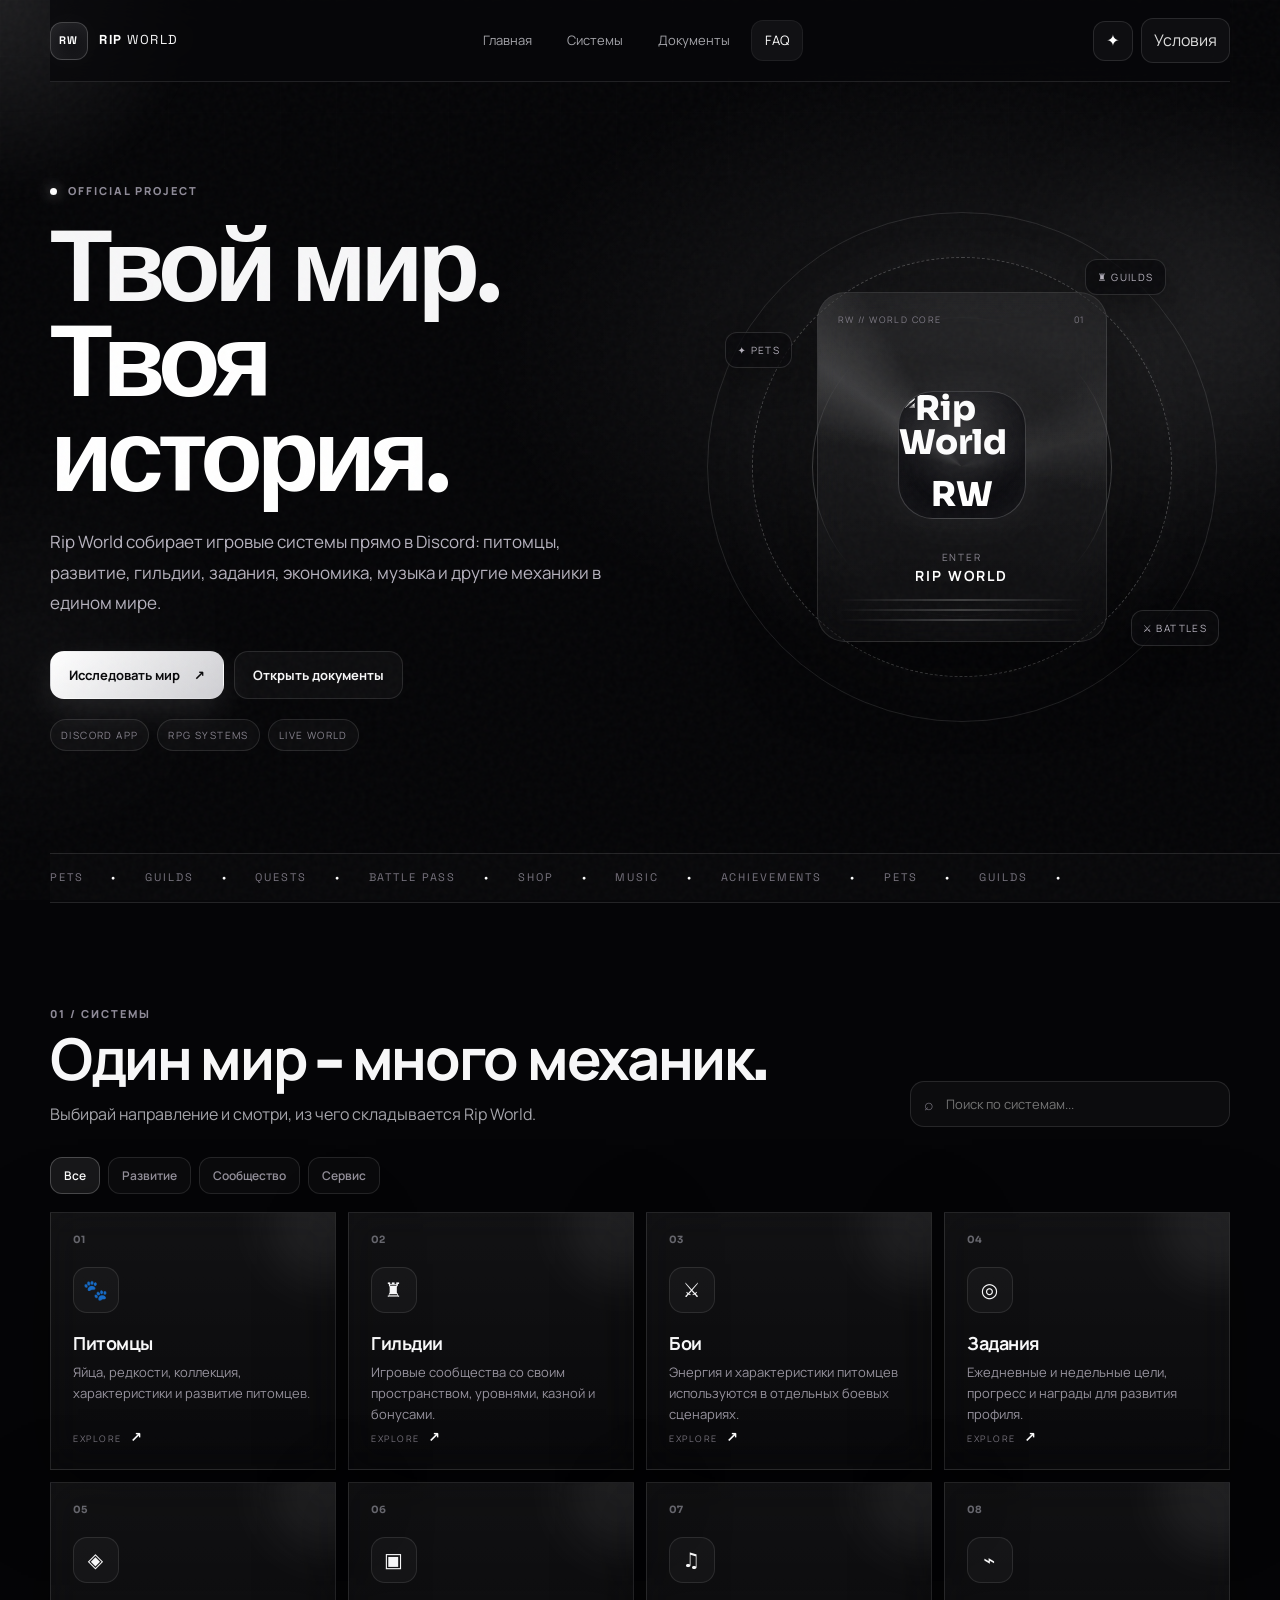
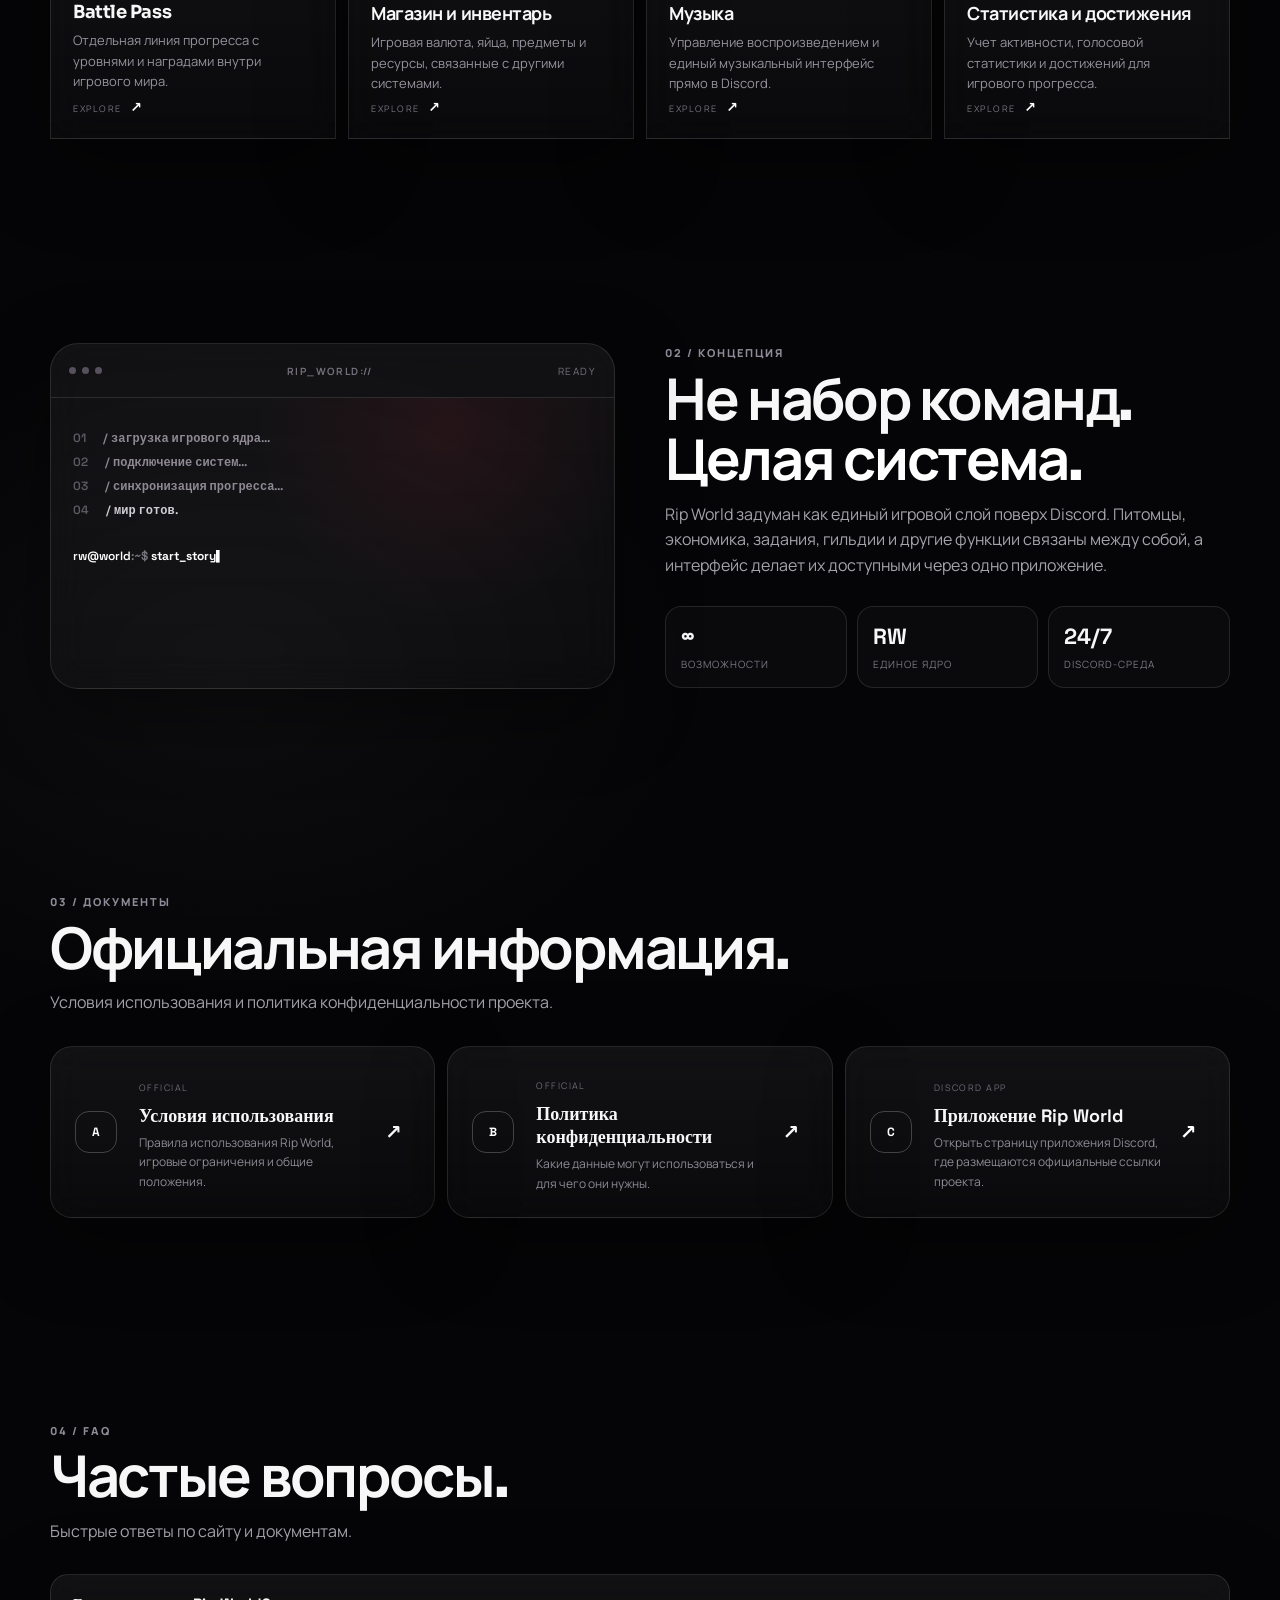
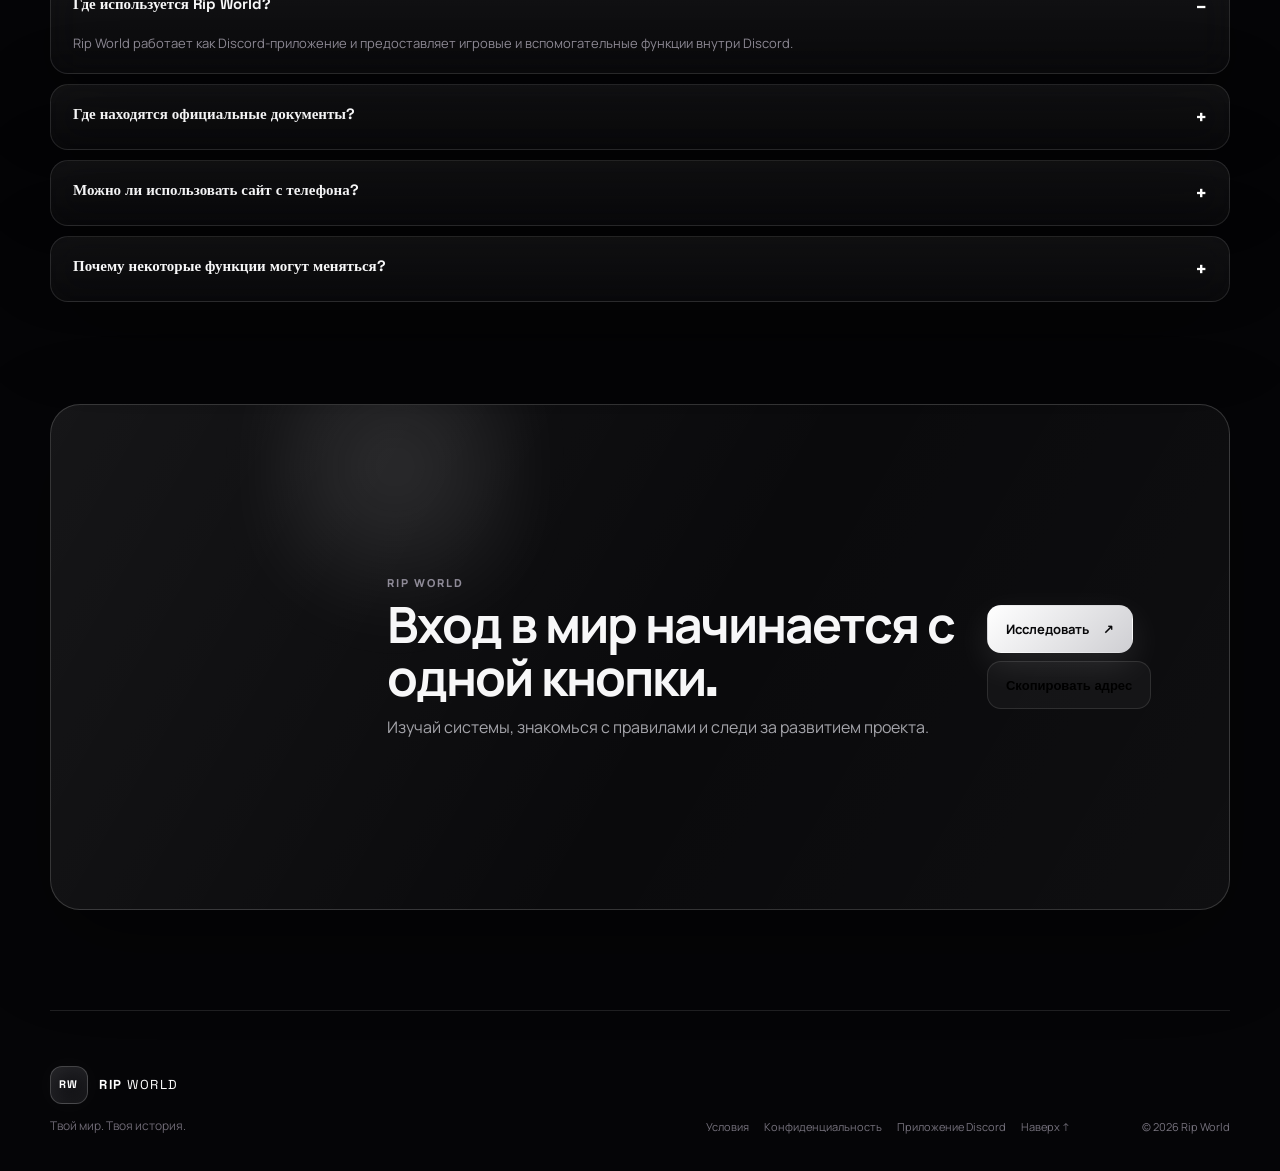
==== commit e9a9a8a8: "Update index.html" ====
--- a/index.html
+++ b/index.html
@@ -59,7 +59,7 @@
           <div class="core-ring ring-3"></div>
           <div class="core-card glass">
             <div class="core-top"><span>RW // WORLD CORE</span><span>01</span></div>
-            <div class="core-logo project-avatar-wrap"><img class="project-avatar" src="avatar.png" alt="Аватар Rip World" onerror="this.hidden=true;this.nextElementSibling.hidden=false"><span class="avatar-fallback">RW</span></div>
+            <div class="core-logo project-avatar-wrap"><img class="project-avatar" src="avatar.png" alt="Rip World" onerror="this.hidden=true;this.nextElementSibling.hidden=false"><span class="avatar-fallback">RW</span></div>
             <div class="core-caption">ENTER<br><b>RIP WORLD</b></div>
             <div class="core-lines"><i></i><i></i><i></i></div>
           </div>
